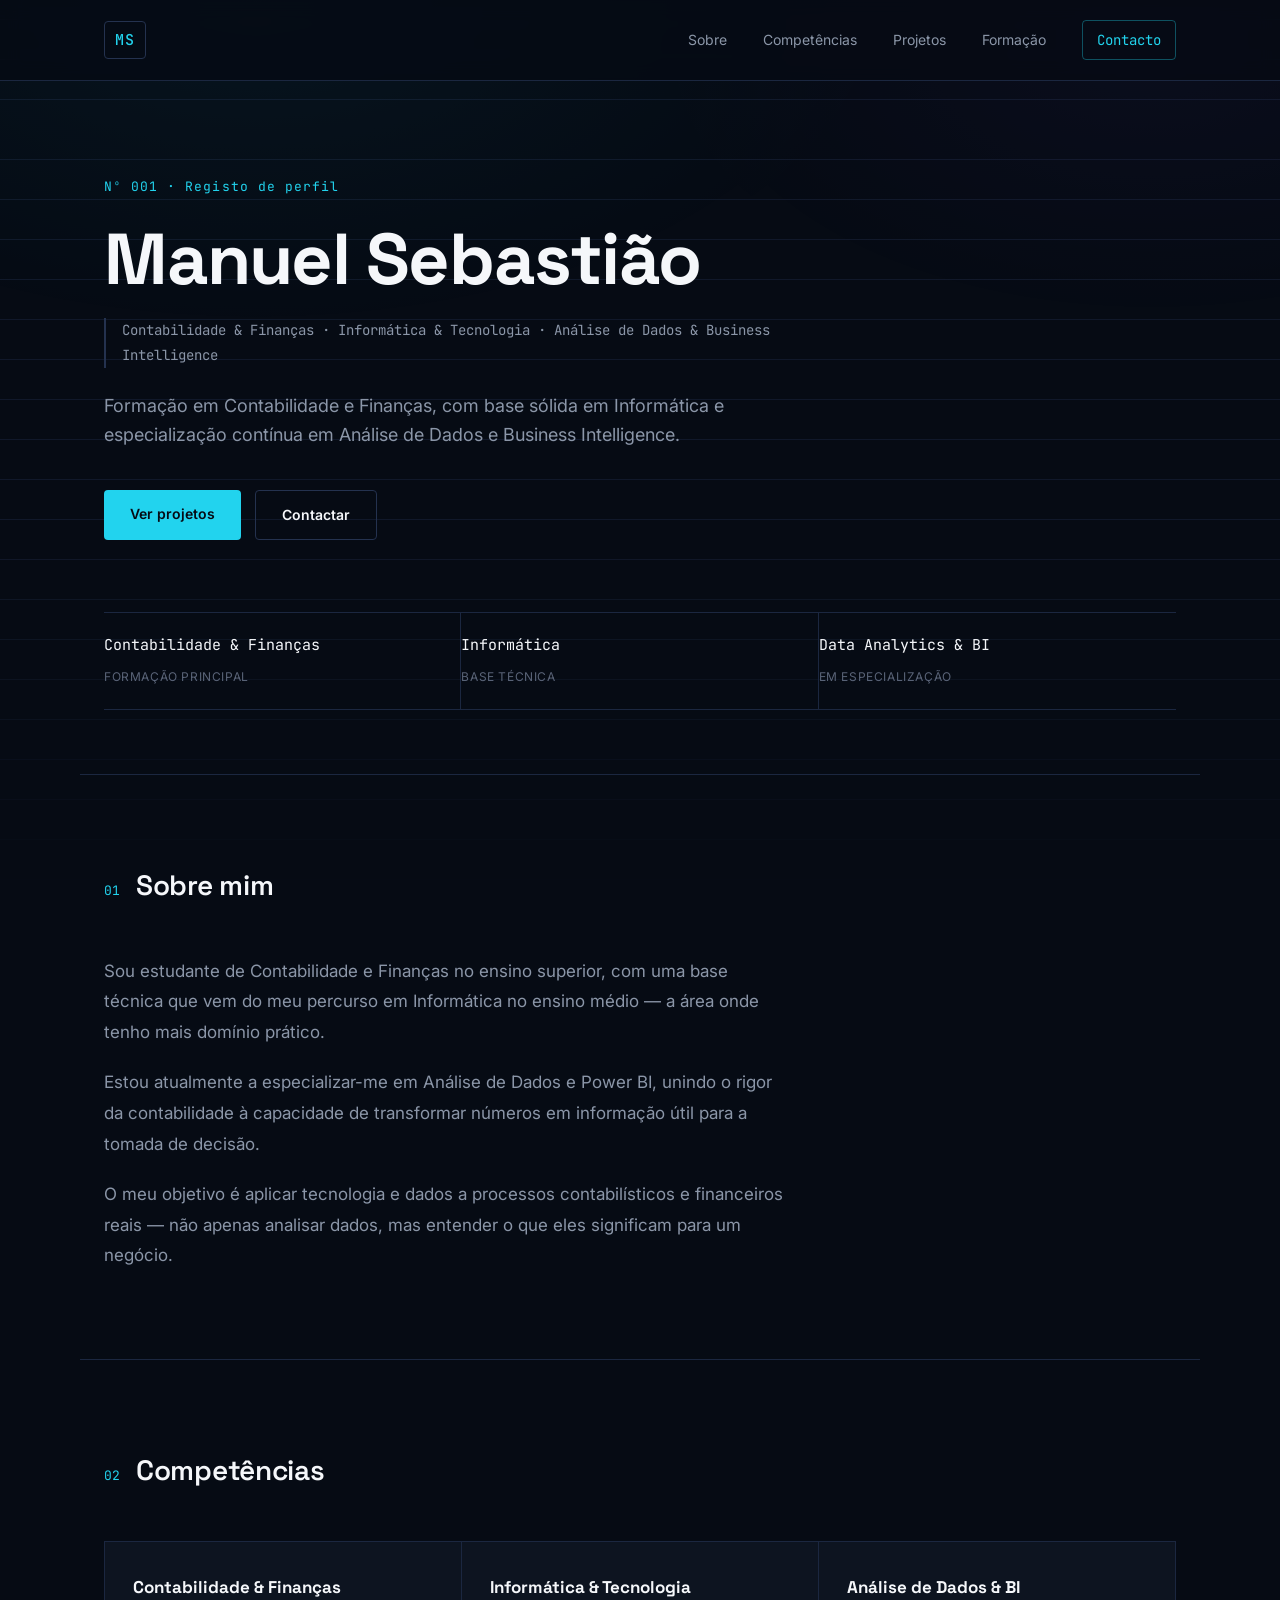
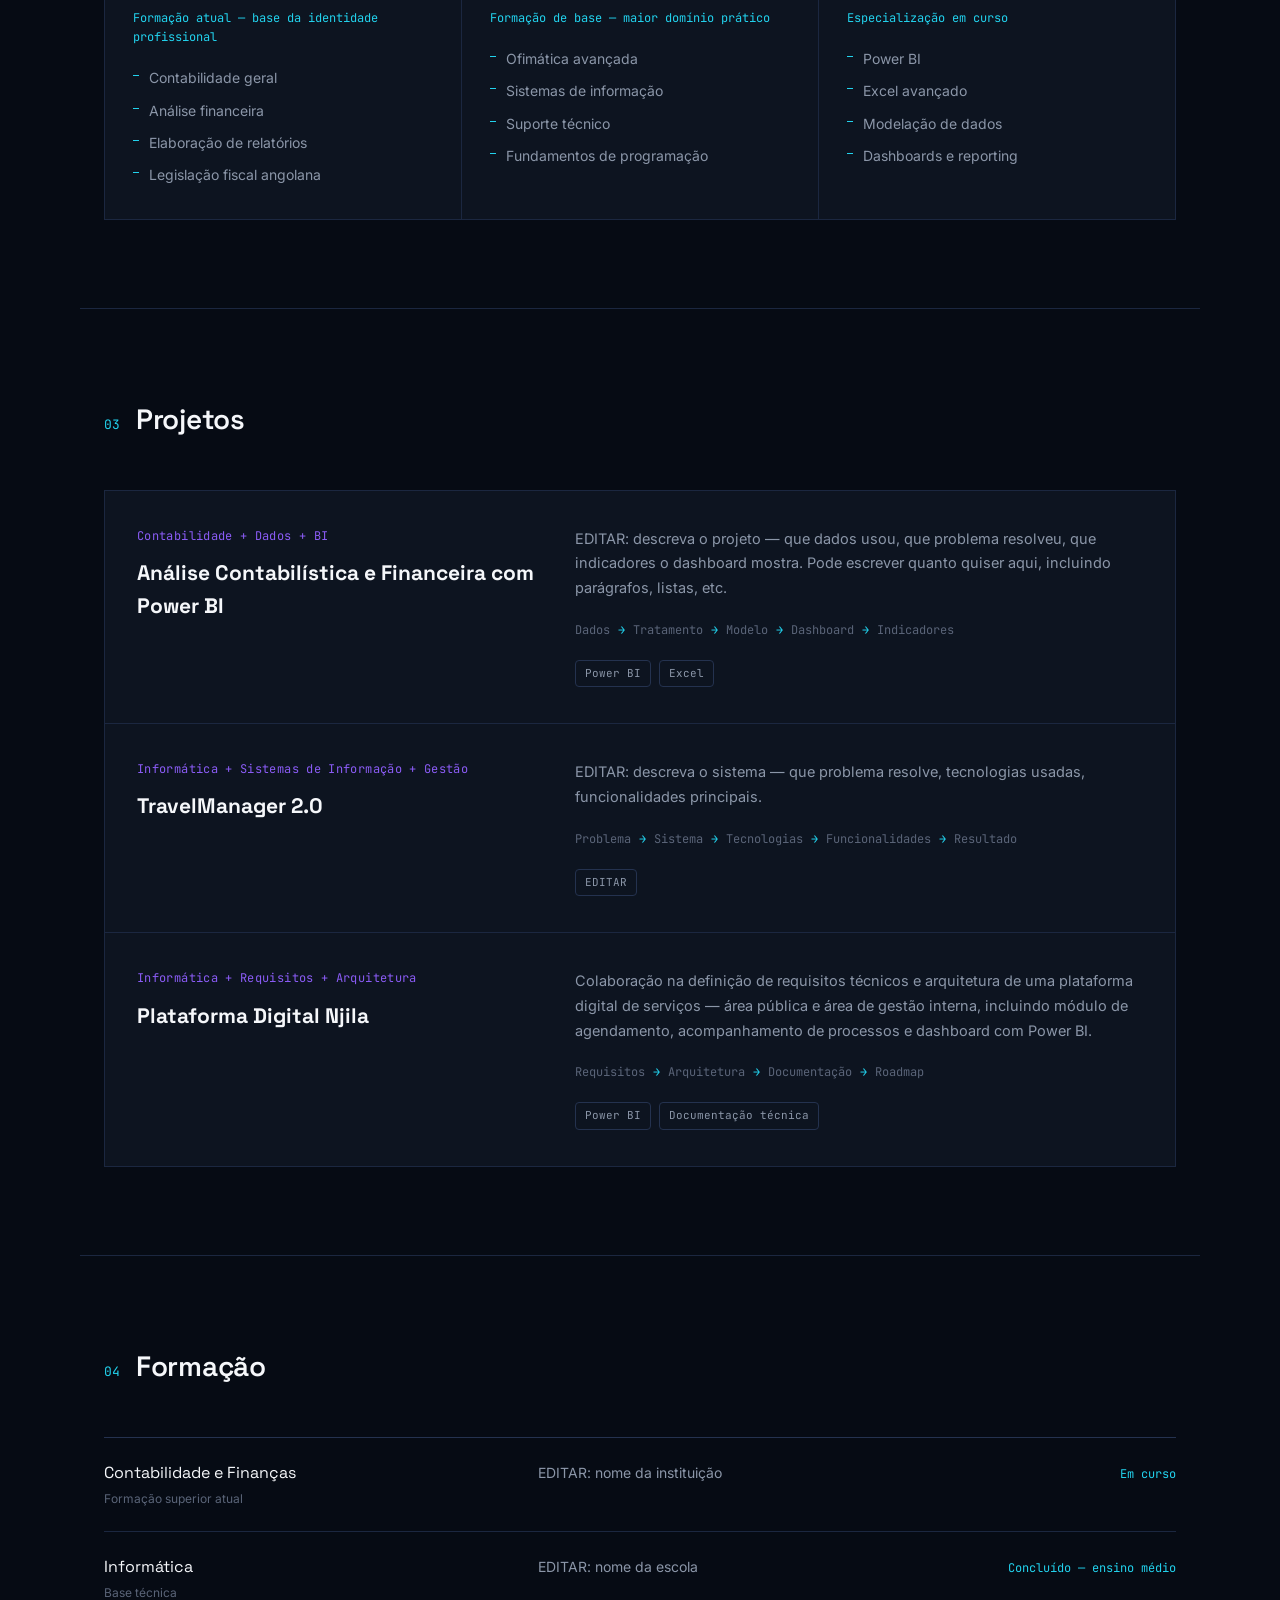
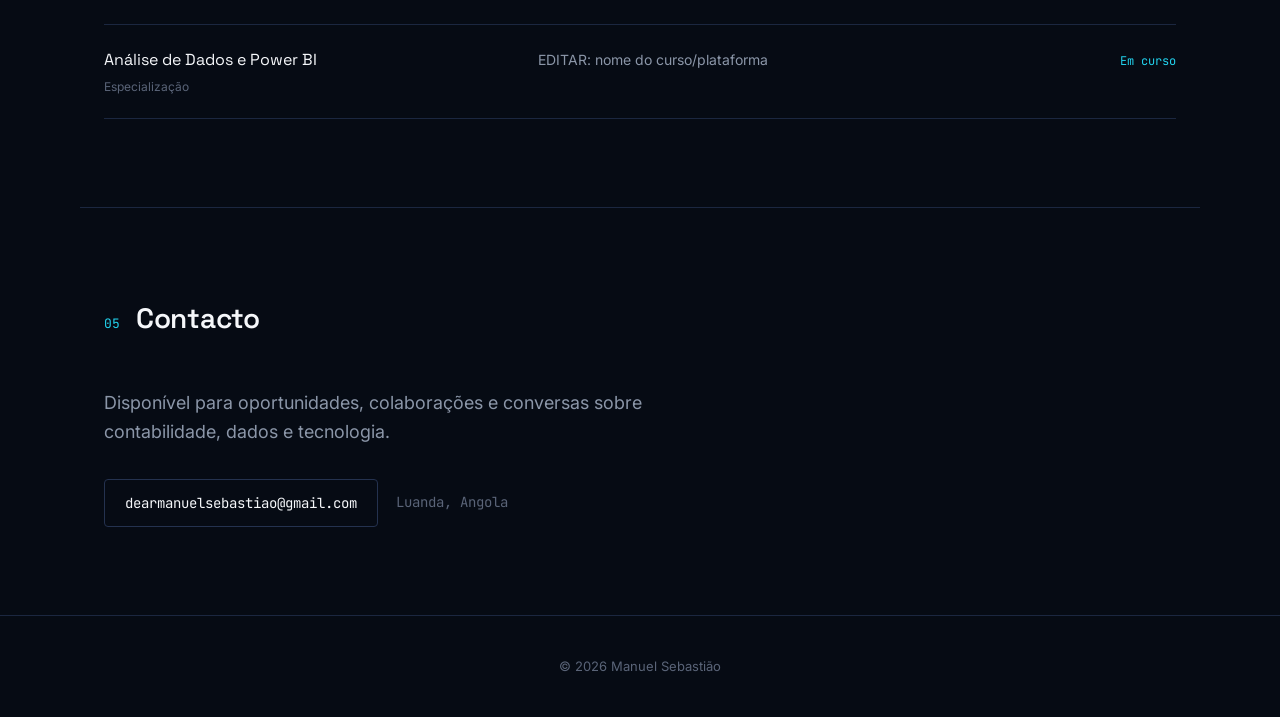
==== index.html @ 4ad0b11a "Site inicial — portefólio com painel de administração" ====
<!DOCTYPE html>
<html lang="pt">
<head>
<meta charset="UTF-8">
<meta name="viewport" content="width=device-width, initial-scale=1.0">
<title>Manuel Sebastião — Contabilidade, Tecnologia & Dados</title>
<meta name="description" content="Portefólio de Manuel Sebastião — Contabilidade & Finanças, Informática e Análise de Dados & Business Intelligence.">
<link rel="preconnect" href="https://fonts.googleapis.com">
<link rel="preconnect" href="https://fonts.gstatic.com" crossorigin>
<link href="https://fonts.googleapis.com/css2?family=Space+Grotesk:wght@400;500;600;700&family=Inter:wght@400;500;600&family=JetBrains+Mono:wght@400;500&display=swap" rel="stylesheet">
<link rel="stylesheet" href="styles.css">
</head>
<body>

<div class="ledger-bg" aria-hidden="true"></div>

<header class="nav" id="top">
  <div class="nav-inner">
    <a href="#top" class="nav-mark" id="nav-name">MS</a>
    <button class="nav-toggle" id="navToggle" aria-label="Abrir menu" aria-expanded="false">
      <span></span><span></span><span></span>
    </button>
    <nav class="nav-links" id="navLinks">
      <a href="#sobre">Sobre</a>
      <a href="#competencias">Competências</a>
      <a href="#projetos">Projetos</a>
      <a href="#formacao">Formação</a>
      <a href="#contacto" class="nav-cta">Contacto</a>
    </nav>
  </div>
</header>

<main>

  <section class="hero" id="hero">
    <div class="hero-inner">
      <p class="eyebrow">Nº 001 · Registo de perfil</p>
      <h1 class="hero-name" id="heroName">—</h1>
      <p class="hero-tagline" id="heroTagline">—</p>
      <p class="hero-statement" id="heroStatement">—</p>
      <div class="hero-actions">
        <a href="#projetos" class="btn btn-primary">Ver projetos</a>
        <a href="#contacto" class="btn btn-ghost">Contactar</a>
      </div>
    </div>
    <dl class="hero-stats" id="heroStats"></dl>
  </section>

  <section class="section" id="sobre">
    <div class="section-head">
      <span class="section-index">01</span>
      <h2>Sobre mim</h2>
    </div>
    <div class="about-body" id="aboutBody"></div>
  </section>

  <section class="section" id="competencias">
    <div class="section-head">
      <span class="section-index">02</span>
      <h2>Competências</h2>
    </div>
    <div class="skills-grid" id="skillsGrid"></div>
  </section>

  <section class="section" id="projetos">
    <div class="section-head">
      <span class="section-index">03</span>
      <h2>Projetos</h2>
    </div>
    <div class="projects-list" id="projectsList"></div>
  </section>

  <section class="section" id="formacao">
    <div class="section-head">
      <span class="section-index">04</span>
      <h2>Formação</h2>
    </div>
    <div class="education-ledger" id="educationLedger"></div>
  </section>

  <section class="section section-contact" id="contacto">
    <div class="section-head">
      <span class="section-index">05</span>
      <h2>Contacto</h2>
    </div>
    <div class="contact-body">
      <p class="contact-lead">Disponível para oportunidades, colaborações e conversas sobre contabilidade, dados e tecnologia.</p>
      <div class="contact-links" id="contactLinks"></div>
    </div>
  </section>

</main>

<footer class="footer">
  <p>© <span id="year"></span> <span id="footerName">Manuel Sebastião</span></p>
</footer>

<script src="script.js"></script>
</body>
</html>
---- styles.css ----
/* ============================================
   TOKENS
   ============================================ */
:root {
  --bg-base: #060B14;
  --bg-surface: #0D1420;
  --bg-surface-alt: #111A2B;
  --accent-cyan: #22D3EE;
  --accent-violet: #8B5CF6;
  --text-primary: #F5F7FA;
  --text-secondary: #8B96A8;
  --text-muted: #5A6478;
  --line: #1B2740;
  --line-strong: #24324F;

  --font-display: 'Space Grotesk', sans-serif;
  --font-body: 'Inter', sans-serif;
  --font-mono: 'JetBrains Mono', monospace;

  --max-width: 1120px;
  --radius: 4px;
}

* { box-sizing: border-box; margin: 0; padding: 0; }

html { scroll-behavior: smooth; }

@media (prefers-reduced-motion: reduce) {
  html { scroll-behavior: auto; }
  * { animation-duration: 0.01ms !important; animation-iteration-count: 1 !important; transition-duration: 0.01ms !important; }
}

body {
  background: var(--bg-base);
  color: var(--text-primary);
  font-family: var(--font-body);
  font-size: 16px;
  line-height: 1.6;
  -webkit-font-smoothing: antialiased;
}

a { color: inherit; text-decoration: none; }

:focus-visible {
  outline: 2px solid var(--accent-cyan);
  outline-offset: 3px;
}

/* ============================================
   SIGNATURE ELEMENT — LEDGER LINES
   Fundo com linhas horizontais finas, como uma
   folha de contabilidade / livro-razão digital.
   ============================================ */
.ledger-bg {
  position: fixed;
  inset: 0;
  z-index: -1;
  background-image: repeating-linear-gradient(
    to bottom,
    transparent,
    transparent 39px,
    var(--line) 39px,
    var(--line) 40px
  );
  background-position: 0 120px;
  mask-image: linear-gradient(to bottom, black, black 60%, transparent 100%);
  -webkit-mask-image: linear-gradient(to bottom, black, black 60%, transparent 100%);
  opacity: 0.5;
}

.ledger-bg::before {
  content: "";
  position: absolute;
  top: 0; left: 0; right: 0;
  height: 480px;
  background: radial-gradient(ellipse 900px 480px at 20% 0%, rgba(34, 211, 238, 0.10), transparent 70%),
              radial-gradient(ellipse 700px 400px at 90% 10%, rgba(139, 92, 246, 0.08), transparent 70%);
}

/* ============================================
   NAV
   ============================================ */
.nav {
  position: sticky;
  top: 0;
  z-index: 50;
  background: rgba(6, 11, 20, 0.85);
  backdrop-filter: blur(10px);
  border-bottom: 1px solid var(--line);
}

.nav-inner {
  max-width: var(--max-width);
  margin: 0 auto;
  padding: 20px 24px;
  display: flex;
  align-items: center;
  justify-content: space-between;
}

.nav-mark {
  font-family: var(--font-mono);
  font-weight: 500;
  font-size: 15px;
  letter-spacing: 0.05em;
  color: var(--accent-cyan);
  border: 1px solid var(--line-strong);
  border-radius: var(--radius);
  padding: 6px 10px;
}

.nav-links {
  display: flex;
  align-items: center;
  gap: 36px;
}

.nav-links a {
  font-size: 14px;
  color: var(--text-secondary);
  transition: color 0.15s ease;
}

.nav-links a:hover { color: var(--text-primary); }

.nav-cta {
  color: var(--accent-cyan) !important;
  font-family: var(--font-mono);
  font-size: 13px;
  border: 1px solid rgba(34, 211, 238, 0.35);
  border-radius: var(--radius);
  padding: 8px 14px;
}

.nav-cta:hover { background: rgba(34, 211, 238, 0.08); }

.nav-toggle {
  display: none;
  flex-direction: column;
  gap: 5px;
  background: none;
  border: none;
  cursor: pointer;
  padding: 6px;
}

.nav-toggle span {
  width: 22px;
  height: 2px;
  background: var(--text-primary);
  display: block;
}

/* ============================================
   HERO
   ============================================ */
.hero {
  max-width: var(--max-width);
  margin: 0 auto;
  padding: 96px 24px 64px;
}

.hero-inner { max-width: 760px; }

.eyebrow {
  font-family: var(--font-mono);
  font-size: 13px;
  color: var(--accent-cyan);
  letter-spacing: 0.08em;
  margin-bottom: 24px;
}

.hero-name {
  font-family: var(--font-display);
  font-weight: 700;
  font-size: clamp(2.5rem, 6vw, 4.5rem);
  line-height: 1.05;
  letter-spacing: -0.02em;
  margin-bottom: 20px;
}

.hero-tagline {
  font-family: var(--font-mono);
  font-size: 14px;
  color: var(--text-secondary);
  line-height: 1.8;
  margin-bottom: 24px;
  border-left: 2px solid var(--line-strong);
  padding-left: 16px;
}

.hero-statement {
  font-size: 18px;
  color: var(--text-secondary);
  max-width: 620px;
  margin-bottom: 40px;
}

.hero-actions {
  display: flex;
  gap: 14px;
  flex-wrap: wrap;
}

.btn {
  font-family: var(--font-body);
  font-weight: 600;
  font-size: 14px;
  padding: 13px 26px;
  border-radius: var(--radius);
  transition: all 0.15s ease;
  display: inline-block;
}

.btn-primary {
  background: var(--accent-cyan);
  color: var(--bg-base);
}

.btn-primary:hover { background: #4de0f5; }

.btn-ghost {
  border: 1px solid var(--line-strong);
  color: var(--text-primary);
}

.btn-ghost:hover { border-color: var(--accent-cyan); color: var(--accent-cyan); }

.hero-stats {
  margin-top: 72px;
  display: grid;
  grid-template-columns: repeat(3, 1fr);
  border-top: 1px solid var(--line);
  border-bottom: 1px solid var(--line);
}

.hero-stats div {
  padding: 20px 4px 20px 0;
  border-right: 1px solid var(--line);
}

.hero-stats div:last-child { border-right: none; }

.stat-value {
  font-family: var(--font-mono);
  font-size: 15px;
  color: var(--text-primary);
  display: block;
  margin-bottom: 6px;
}

.stat-label {
  font-size: 12px;
  color: var(--text-muted);
  text-transform: uppercase;
  letter-spacing: 0.05em;
}

/* ============================================
   SECTIONS (shared)
   ============================================ */
.section {
  max-width: var(--max-width);
  margin: 0 auto;
  padding: 88px 24px;
  border-top: 1px solid var(--line);
}

.section-head {
  display: flex;
  align-items: baseline;
  gap: 16px;
  margin-bottom: 48px;
}

.section-index {
  font-family: var(--font-mono);
  font-size: 13px;
  color: var(--accent-cyan);
}

.section-head h2 {
  font-family: var(--font-display);
  font-weight: 600;
  font-size: 28px;
  letter-spacing: -0.01em;
}

/* ============================================
   ABOUT
   ============================================ */
.about-body {
  max-width: 680px;
  display: flex;
  flex-direction: column;
  gap: 20px;
}

.about-body p {
  font-size: 17px;
  color: var(--text-secondary);
  line-height: 1.8;
}

/* ============================================
   SKILLS
   ============================================ */
.skills-grid {
  display: grid;
  grid-template-columns: repeat(3, 1fr);
  gap: 1px;
  background: var(--line);
  border: 1px solid var(--line);
}

.skill-card {
  background: var(--bg-surface);
  padding: 32px 28px;
}

.skill-card h3 {
  font-family: var(--font-display);
  font-size: 17px;
  margin-bottom: 8px;
}

.skill-note {
  font-family: var(--font-mono);
  font-size: 12px;
  color: var(--accent-cyan);
  margin-bottom: 20px;
  display: block;
}

.skill-card ul { list-style: none; display: flex; flex-direction: column; gap: 10px; }

.skill-card li {
  font-size: 14px;
  color: var(--text-secondary);
  padding-left: 16px;
  position: relative;
}

.skill-card li::before {
  content: "";
  position: absolute;
  left: 0;
  top: 8px;
  width: 6px;
  height: 1px;
  background: var(--accent-cyan);
}

/* ============================================
   PROJECTS
   ============================================ */
.projects-list {
  display: flex;
  flex-direction: column;
  gap: 1px;
  background: var(--line);
  border: 1px solid var(--line);
}

.project-card {
  background: var(--bg-surface);
  padding: 36px 32px;
  display: grid;
  grid-template-columns: 1fr 1.4fr;
  gap: 32px;
}

.project-tag {
  font-family: var(--font-mono);
  font-size: 12px;
  color: var(--accent-violet);
  letter-spacing: 0.03em;
  margin-bottom: 10px;
  display: block;
}

.project-card h3 {
  font-family: var(--font-display);
  font-size: 21px;
  margin-bottom: 12px;
}

.project-desc {
  font-size: 14.5px;
  color: var(--text-secondary);
  margin-bottom: 20px;
  line-height: 1.7;
}

.project-flow {
  display: flex;
  flex-wrap: wrap;
  align-items: center;
  gap: 8px;
  margin-bottom: 20px;
  font-family: var(--font-mono);
  font-size: 12px;
  color: var(--text-muted);
}

.project-flow .arrow { color: var(--accent-cyan); }

.project-tools {
  display: flex;
  flex-wrap: wrap;
  gap: 8px;
}

.project-tools span {
  font-family: var(--font-mono);
  font-size: 11px;
  color: var(--text-secondary);
  border: 1px solid var(--line-strong);
  border-radius: var(--radius);
  padding: 4px 9px;
}

.project-media {
  margin-top: 18px;
  border: 1px solid var(--line-strong);
  border-radius: var(--radius);
  overflow: hidden;
  background: var(--bg-surface-alt);
  aspect-ratio: 16 / 10;
}

.project-media img,
.project-media video {
  width: 100%;
  height: 100%;
  object-fit: cover;
  display: block;
}

.project-media iframe {
  width: 100%;
  height: 100%;
  border: none;
  display: block;
}

.project-desc p { margin-bottom: 14px; }
.project-desc p:last-child { margin-bottom: 0; }
.project-desc ul { list-style: disc; padding-left: 20px; margin-bottom: 14px; }
.project-desc li { margin-bottom: 6px; }
.project-desc strong { color: var(--text-primary); font-weight: 600; }

/* ============================================
   EDUCATION — LEDGER TABLE
   ============================================ */
.education-ledger { border-top: 1px solid var(--line-strong); }

.ledger-row {
  display: grid;
  grid-template-columns: 2fr 2fr 1fr;
  gap: 24px;
  padding: 22px 0;
  border-bottom: 1px solid var(--line);
  align-items: baseline;
}

.ledger-row .degree {
  font-family: var(--font-display);
  font-size: 16px;
}

.ledger-row .institution {
  font-size: 14px;
  color: var(--text-secondary);
}

.ledger-row .period {
  font-family: var(--font-mono);
  font-size: 12px;
  color: var(--accent-cyan);
  text-align: right;
}

.ledger-row .note {
  display: block;
  font-size: 12px;
  color: var(--text-muted);
  margin-top: 4px;
}

/* ============================================
   CONTACT
   ============================================ */
.contact-lead {
  font-size: 18px;
  color: var(--text-secondary);
  max-width: 560px;
  margin-bottom: 32px;
}

.contact-links {
  display: flex;
  flex-wrap: wrap;
  gap: 14px;
}

.contact-links a {
  font-family: var(--font-mono);
  font-size: 14px;
  border: 1px solid var(--line-strong);
  border-radius: var(--radius);
  padding: 12px 20px;
  transition: all 0.15s ease;
}

.contact-links a:hover { border-color: var(--accent-cyan); color: var(--accent-cyan); }

/* ============================================
   FOOTER
   ============================================ */
.footer {
  text-align: center;
  padding: 40px 24px;
  border-top: 1px solid var(--line);
  font-size: 13px;
  color: var(--text-muted);
}

/* ============================================
   RESPONSIVE
   ============================================ */
@media (max-width: 860px) {
  .skills-grid { grid-template-columns: 1fr; }
  .project-card { grid-template-columns: 1fr; }
  .hero-stats { grid-template-columns: 1fr; }
  .hero-stats div { border-right: none; border-bottom: 1px solid var(--line); }
  .hero-stats div:last-child { border-bottom: none; }
}

@media (max-width: 720px) {
  .nav-toggle { display: flex; }
  .nav-links {
    position: absolute;
    top: 100%; left: 0; right: 0;
    background: var(--bg-surface);
    border-bottom: 1px solid var(--line);
    flex-direction: column;
    align-items: flex-start;
    gap: 0;
    padding: 8px 24px 20px;
    display: none;
  }
  .nav-links.open { display: flex; }
  .nav-links a { width: 100%; padding: 14px 0; border-bottom: 1px solid var(--line); }
  .nav-cta { margin-top: 8px; text-align: center; }
  .ledger-row { grid-template-columns: 1fr; gap: 4px; }
  .ledger-row .period { text-align: left; }
}
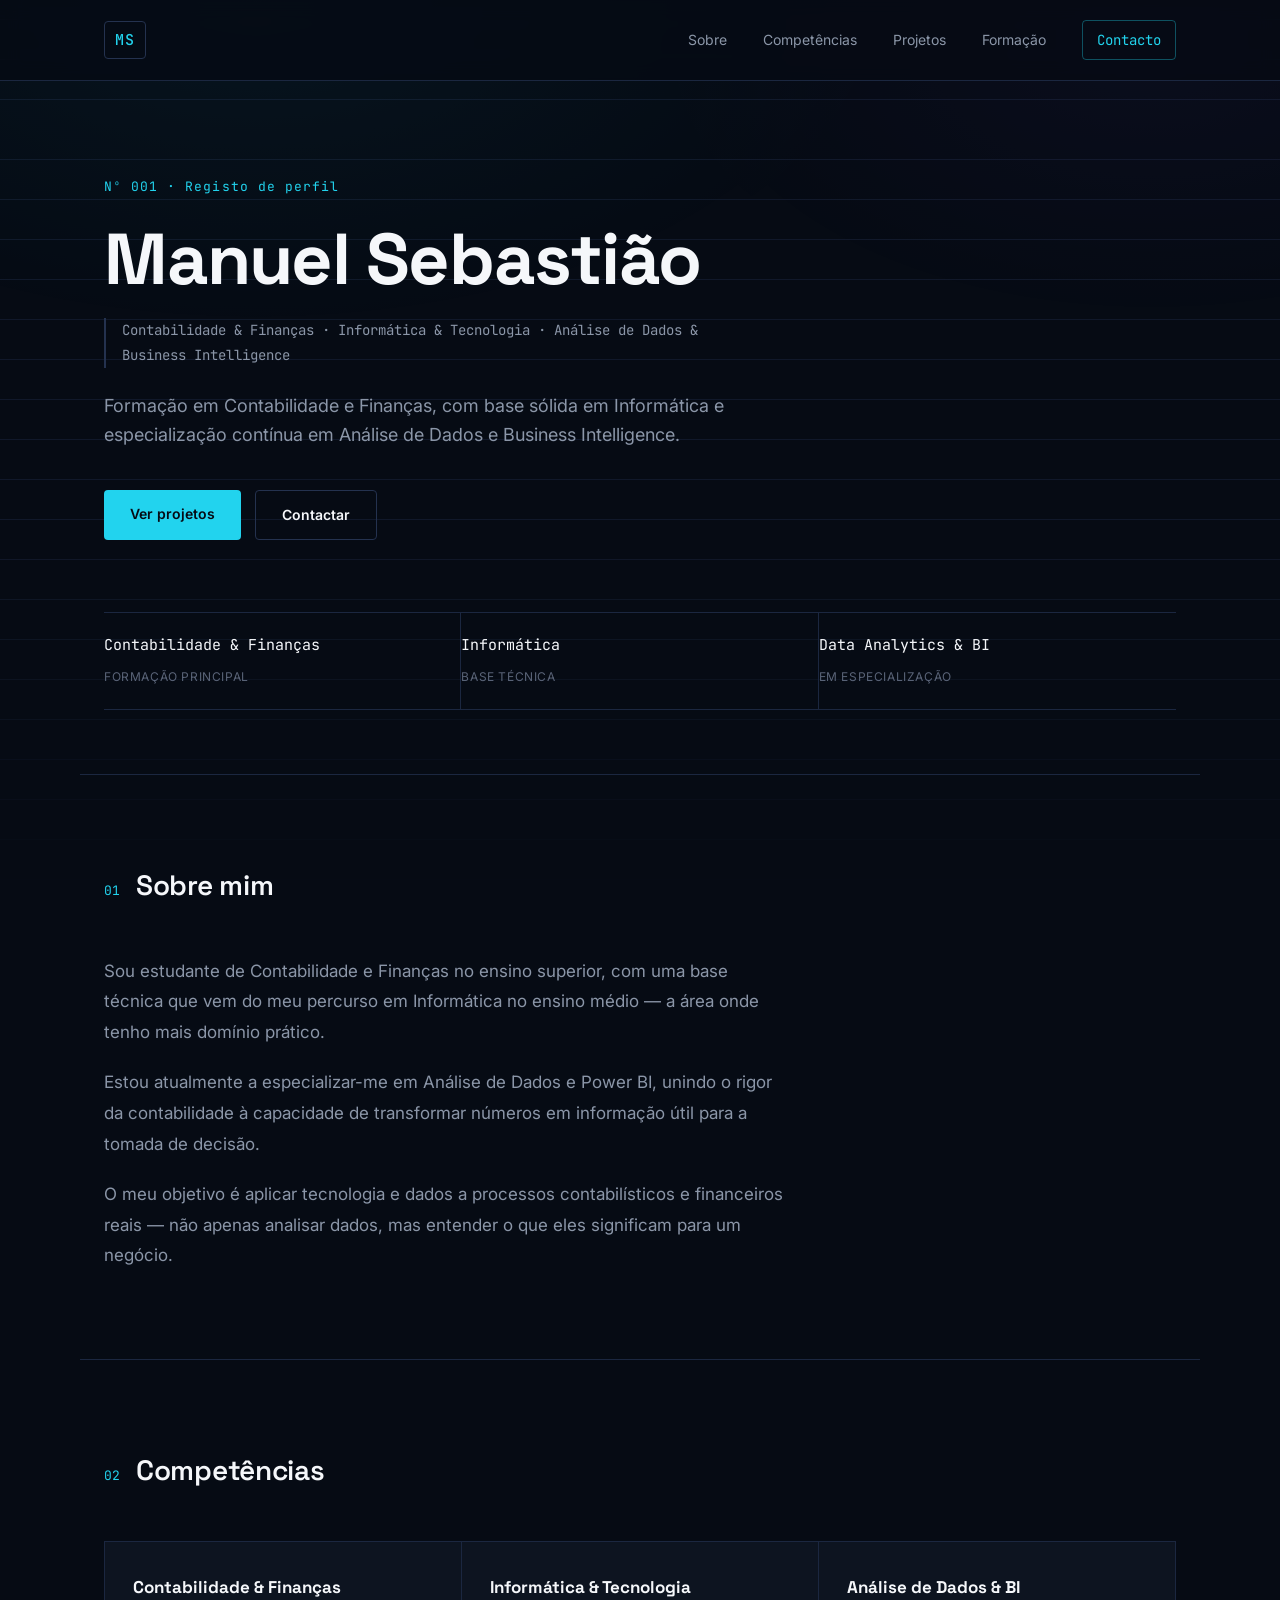
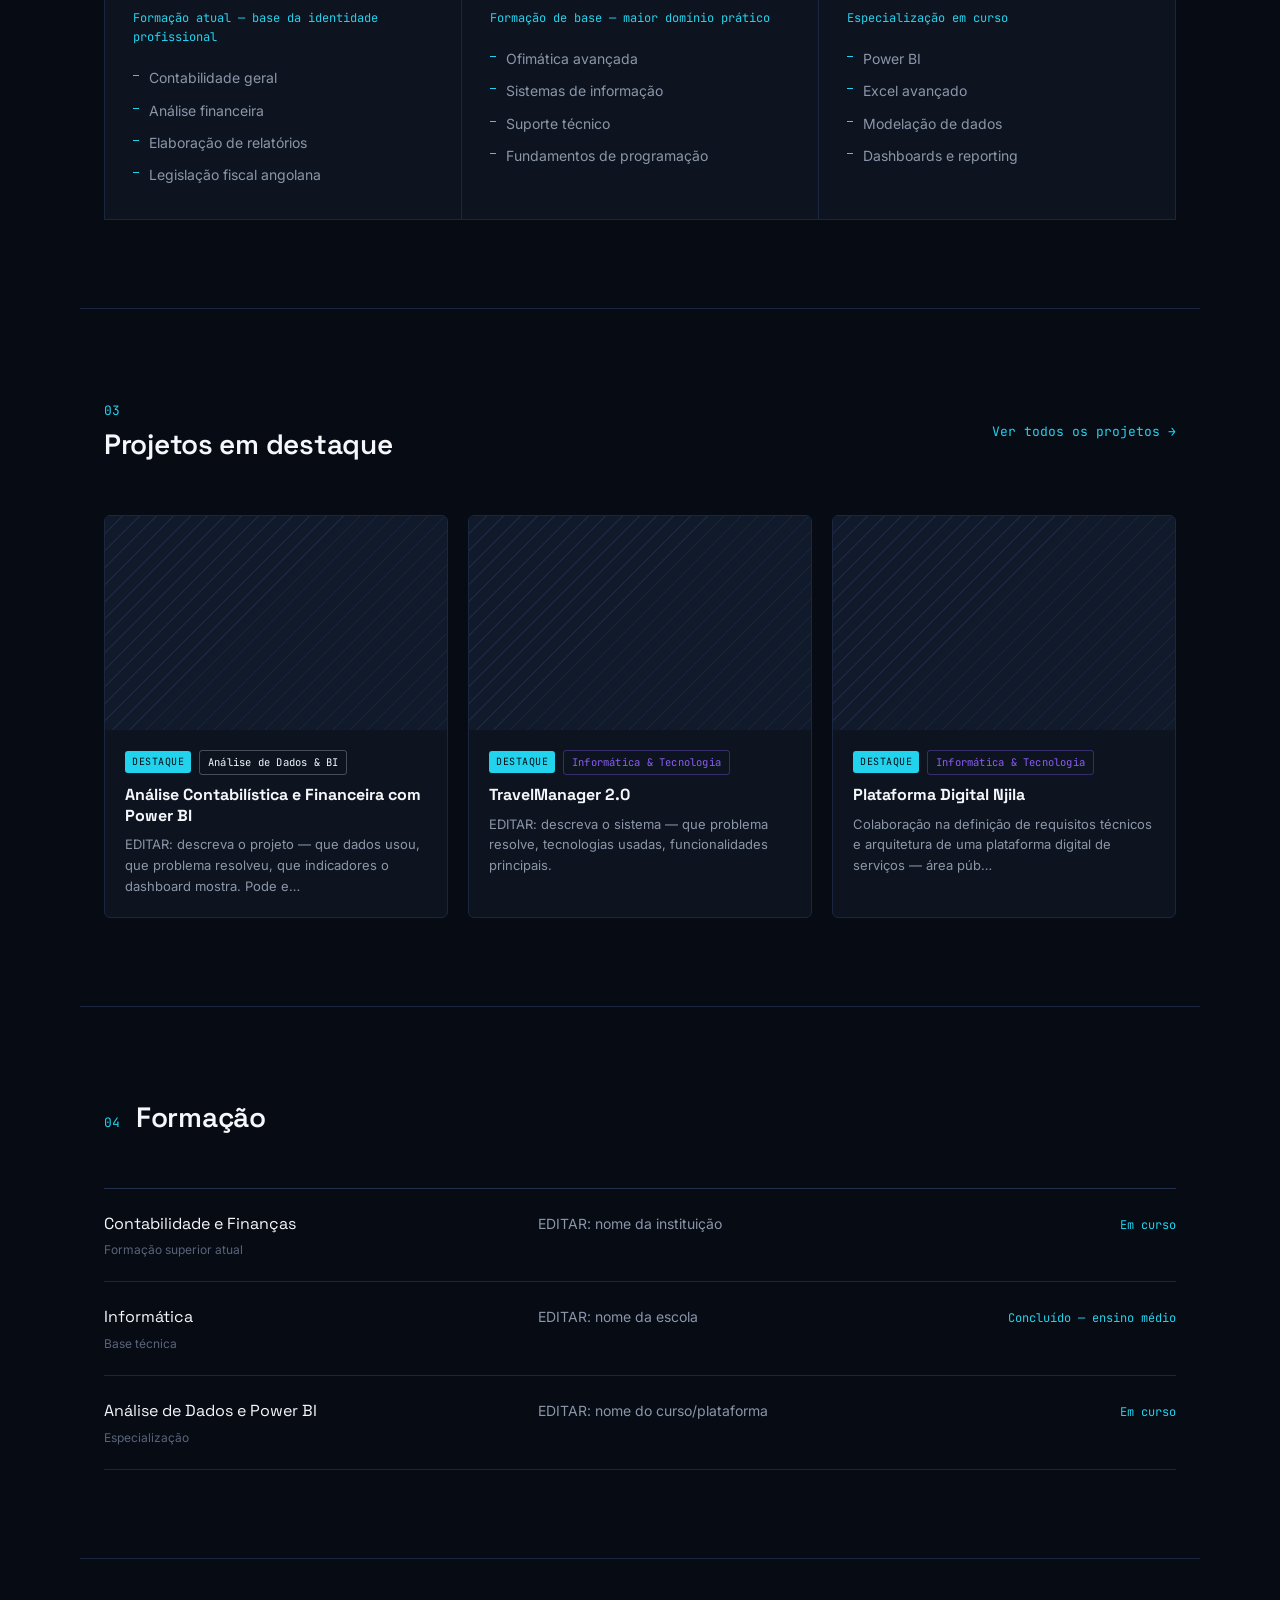
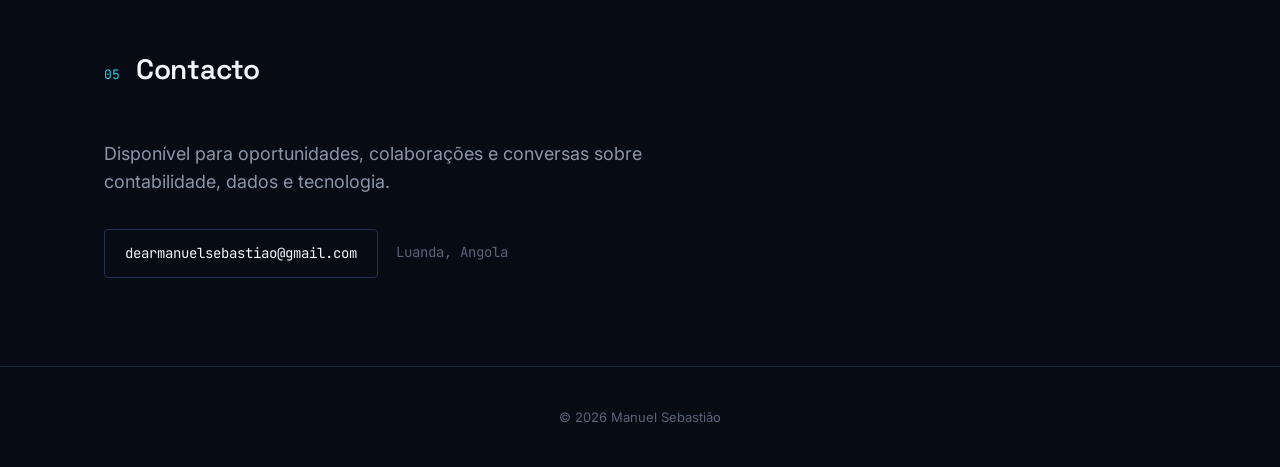
==== commit 55a32e5d: "Redesign: Home resumida com foto e destaques, página Projetos por categoria (Contabilidade/Informáti" ====
--- a/index.html
+++ b/index.html
@@ -23,7 +23,7 @@
     <nav class="nav-links" id="navLinks">
       <a href="#sobre">Sobre</a>
       <a href="#competencias">Competências</a>
-      <a href="#projetos">Projetos</a>
+      <a href="projetos.html">Projetos</a>
       <a href="#formacao">Formação</a>
       <a href="#contacto" class="nav-cta">Contacto</a>
     </nav>
@@ -33,15 +33,18 @@
 <main>
 
   <section class="hero" id="hero">
-    <div class="hero-inner">
-      <p class="eyebrow">Nº 001 · Registo de perfil</p>
-      <h1 class="hero-name" id="heroName">—</h1>
-      <p class="hero-tagline" id="heroTagline">—</p>
-      <p class="hero-statement" id="heroStatement">—</p>
-      <div class="hero-actions">
-        <a href="#projetos" class="btn btn-primary">Ver projetos</a>
-        <a href="#contacto" class="btn btn-ghost">Contactar</a>
+    <div class="hero-grid">
+      <div class="hero-inner">
+        <p class="eyebrow">Nº 001 · Registo de perfil</p>
+        <h1 class="hero-name" id="heroName">—</h1>
+        <p class="hero-tagline" id="heroTagline">—</p>
+        <p class="hero-statement" id="heroStatement">—</p>
+        <div class="hero-actions">
+          <a href="projetos.html" class="btn btn-primary">Ver projetos</a>
+          <a href="#contacto" class="btn btn-ghost">Contactar</a>
+        </div>
       </div>
+      <div class="hero-photo-wrap" id="heroPhotoWrap"></div>
     </div>
     <dl class="hero-stats" id="heroStats"></dl>
   </section>
@@ -62,12 +65,15 @@
     <div class="skills-grid" id="skillsGrid"></div>
   </section>
 
-  <section class="section" id="projetos">
-    <div class="section-head">
-      <span class="section-index">03</span>
-      <h2>Projetos</h2>
+  <section class="section" id="projetos-preview">
+    <div class="section-head section-head-split">
+      <div>
+        <span class="section-index">03</span>
+        <h2>Projetos em destaque</h2>
+      </div>
+      <a href="projetos.html" class="link-arrow">Ver todos os projetos →</a>
     </div>
-    <div class="projects-list" id="projectsList"></div>
+    <div class="projects-grid" id="projectsPreviewGrid"></div>
   </section>
 
   <section class="section" id="formacao">
@@ -96,5 +102,6 @@
 </footer>
 
 <script src="script.js"></script>
+<script>document.addEventListener('DOMContentLoaded', () => initHomePage());</script>
 </body>
 </html>
--- a/styles.css
+++ b/styles.css
@@ -122,6 +122,7 @@
 }
 
 .nav-links a:hover { color: var(--text-primary); }
+.nav-links a.active { color: var(--accent-cyan); }
 
 .nav-cta {
   color: var(--accent-cyan) !important;
@@ -160,7 +161,34 @@
   padding: 96px 24px 64px;
 }
 
-.hero-inner { max-width: 760px; }
+.hero-grid {
+  display: grid;
+  grid-template-columns: 1fr auto;
+  gap: 48px;
+  align-items: center;
+}
+
+.hero-inner { max-width: 640px; }
+
+.hero-photo-wrap { display: flex; justify-content: center; }
+
+.hero-photo {
+  width: 220px;
+  height: 220px;
+  border-radius: 50%;
+  padding: 4px;
+  background: conic-gradient(from 180deg, var(--accent-cyan), var(--accent-violet), var(--accent-cyan));
+  box-shadow: 0 0 60px rgba(34, 211, 238, 0.15);
+}
+
+.hero-photo img {
+  width: 100%;
+  height: 100%;
+  object-fit: cover;
+  border-radius: 50%;
+  border: 4px solid var(--bg-base);
+  display: block;
+}
 
 .eyebrow {
   font-family: var(--font-mono);
@@ -273,6 +301,29 @@
   margin-bottom: 48px;
 }
 
+.section-head-split {
+  justify-content: space-between;
+  align-items: center;
+  flex-wrap: wrap;
+  gap: 16px;
+}
+
+.link-arrow {
+  font-family: var(--font-mono);
+  font-size: 13px;
+  color: var(--accent-cyan);
+  white-space: nowrap;
+  transition: opacity 0.15s ease;
+}
+
+.link-arrow:hover { opacity: 0.7; }
+
+.empty-note {
+  color: var(--text-muted);
+  font-size: 14px;
+  font-family: var(--font-mono);
+}
+
 .section-index {
   font-family: var(--font-mono);
   font-size: 13px;
@@ -352,8 +403,155 @@
 }
 
 /* ============================================
-   PROJECTS
-   ============================================ */
+   PROJECTS PREVIEW (Home) — cartões compactos
+   ============================================ */
+.projects-grid {
+  display: grid;
+  grid-template-columns: repeat(3, 1fr);
+  gap: 20px;
+}
+
+.project-card-compact {
+  display: block;
+  background: var(--bg-surface);
+  border: 1px solid var(--line);
+  border-radius: 6px;
+  overflow: hidden;
+  transition: border-color 0.15s ease, transform 0.15s ease;
+}
+
+.project-card-compact:hover {
+  border-color: rgba(34, 211, 238, 0.4);
+  transform: translateY(-2px);
+}
+
+.compact-media {
+  aspect-ratio: 16 / 10;
+  background: var(--bg-surface-alt);
+  overflow: hidden;
+}
+
+.compact-media img { width: 100%; height: 100%; object-fit: cover; display: block; }
+
+.compact-media-empty {
+  background-image: repeating-linear-gradient(
+    135deg, var(--line), var(--line) 1px, transparent 1px, transparent 12px
+  );
+}
+
+.compact-body { padding: 20px; }
+
+.compact-meta {
+  display: flex;
+  align-items: center;
+  gap: 8px;
+  flex-wrap: wrap;
+  margin-bottom: 10px;
+}
+
+.compact-body h3 {
+  font-family: var(--font-display);
+  font-size: 16px;
+  margin-bottom: 8px;
+  line-height: 1.3;
+}
+
+.compact-summary {
+  font-size: 13px;
+  color: var(--text-secondary);
+  line-height: 1.6;
+}
+
+.featured-badge {
+  font-family: var(--font-mono);
+  font-size: 10px;
+  letter-spacing: 0.05em;
+  text-transform: uppercase;
+  color: var(--bg-base);
+  background: var(--accent-cyan);
+  border-radius: 3px;
+  padding: 3px 7px;
+}
+
+.category-pill {
+  font-family: var(--font-mono);
+  font-size: 10.5px;
+  letter-spacing: 0.02em;
+  border-radius: 3px;
+  padding: 3px 8px;
+  border: 1px solid var(--line-strong);
+  color: var(--text-secondary);
+}
+
+.category-pill.cat-contabilidade { border-color: rgba(34, 211, 238, 0.35); color: var(--accent-cyan); }
+.category-pill.cat-informatica { border-color: rgba(139, 92, 246, 0.35); color: var(--accent-violet); }
+.category-pill.cat-dados { border-color: rgba(245, 247, 250, 0.25); color: var(--text-primary); }
+
+/* ============================================
+   PÁGINA PROJETOS — cabeçalho + filtros + grupos
+   ============================================ */
+.page-header {
+  max-width: var(--max-width);
+  margin: 0 auto;
+  padding: 64px 24px 40px;
+}
+
+.back-link {
+  display: inline-block;
+  font-family: var(--font-mono);
+  font-size: 13px;
+  color: var(--text-secondary);
+  margin-bottom: 28px;
+}
+
+.back-link:hover { color: var(--accent-cyan); }
+
+.page-header h1 {
+  font-family: var(--font-display);
+  font-weight: 700;
+  font-size: clamp(2rem, 4.5vw, 3rem);
+  margin: 10px 0 8px;
+}
+
+.page-header-sub {
+  font-family: var(--font-mono);
+  font-size: 13px;
+  color: var(--text-muted);
+  margin-bottom: 28px;
+}
+
+.category-filters {
+  display: flex;
+  flex-wrap: wrap;
+  gap: 10px;
+}
+
+.filter-chip {
+  font-family: var(--font-mono);
+  font-size: 12.5px;
+  color: var(--text-secondary);
+  border: 1px solid var(--line-strong);
+  border-radius: 100px;
+  padding: 8px 16px;
+  transition: all 0.15s ease;
+}
+
+.filter-chip:hover { border-color: var(--accent-cyan); color: var(--accent-cyan); }
+.filter-chip span { color: var(--text-muted); margin-left: 4px; }
+
+.section-top-flush { padding-top: 0; border-top: none; }
+
+.category-block { margin-bottom: 56px; }
+.category-block:last-child { margin-bottom: 0; }
+
+.category-heading {
+  font-family: var(--font-display);
+  font-size: 20px;
+  color: var(--text-primary);
+  margin-bottom: 20px;
+  padding-bottom: 14px;
+  border-bottom: 1px solid var(--line-strong);
+}
 .projects-list {
   display: flex;
   flex-direction: column;
@@ -535,6 +733,12 @@
   .hero-stats { grid-template-columns: 1fr; }
   .hero-stats div { border-right: none; border-bottom: 1px solid var(--line); }
   .hero-stats div:last-child { border-bottom: none; }
+  .hero-grid { grid-template-columns: 1fr; text-align: center; }
+  .hero-inner { max-width: none; }
+  .hero-tagline { text-align: left; }
+  .hero-photo-wrap { order: -1; }
+  .hero-photo { width: 160px; height: 160px; }
+  .projects-grid { grid-template-columns: 1fr; }
 }
 
 @media (max-width: 720px) {
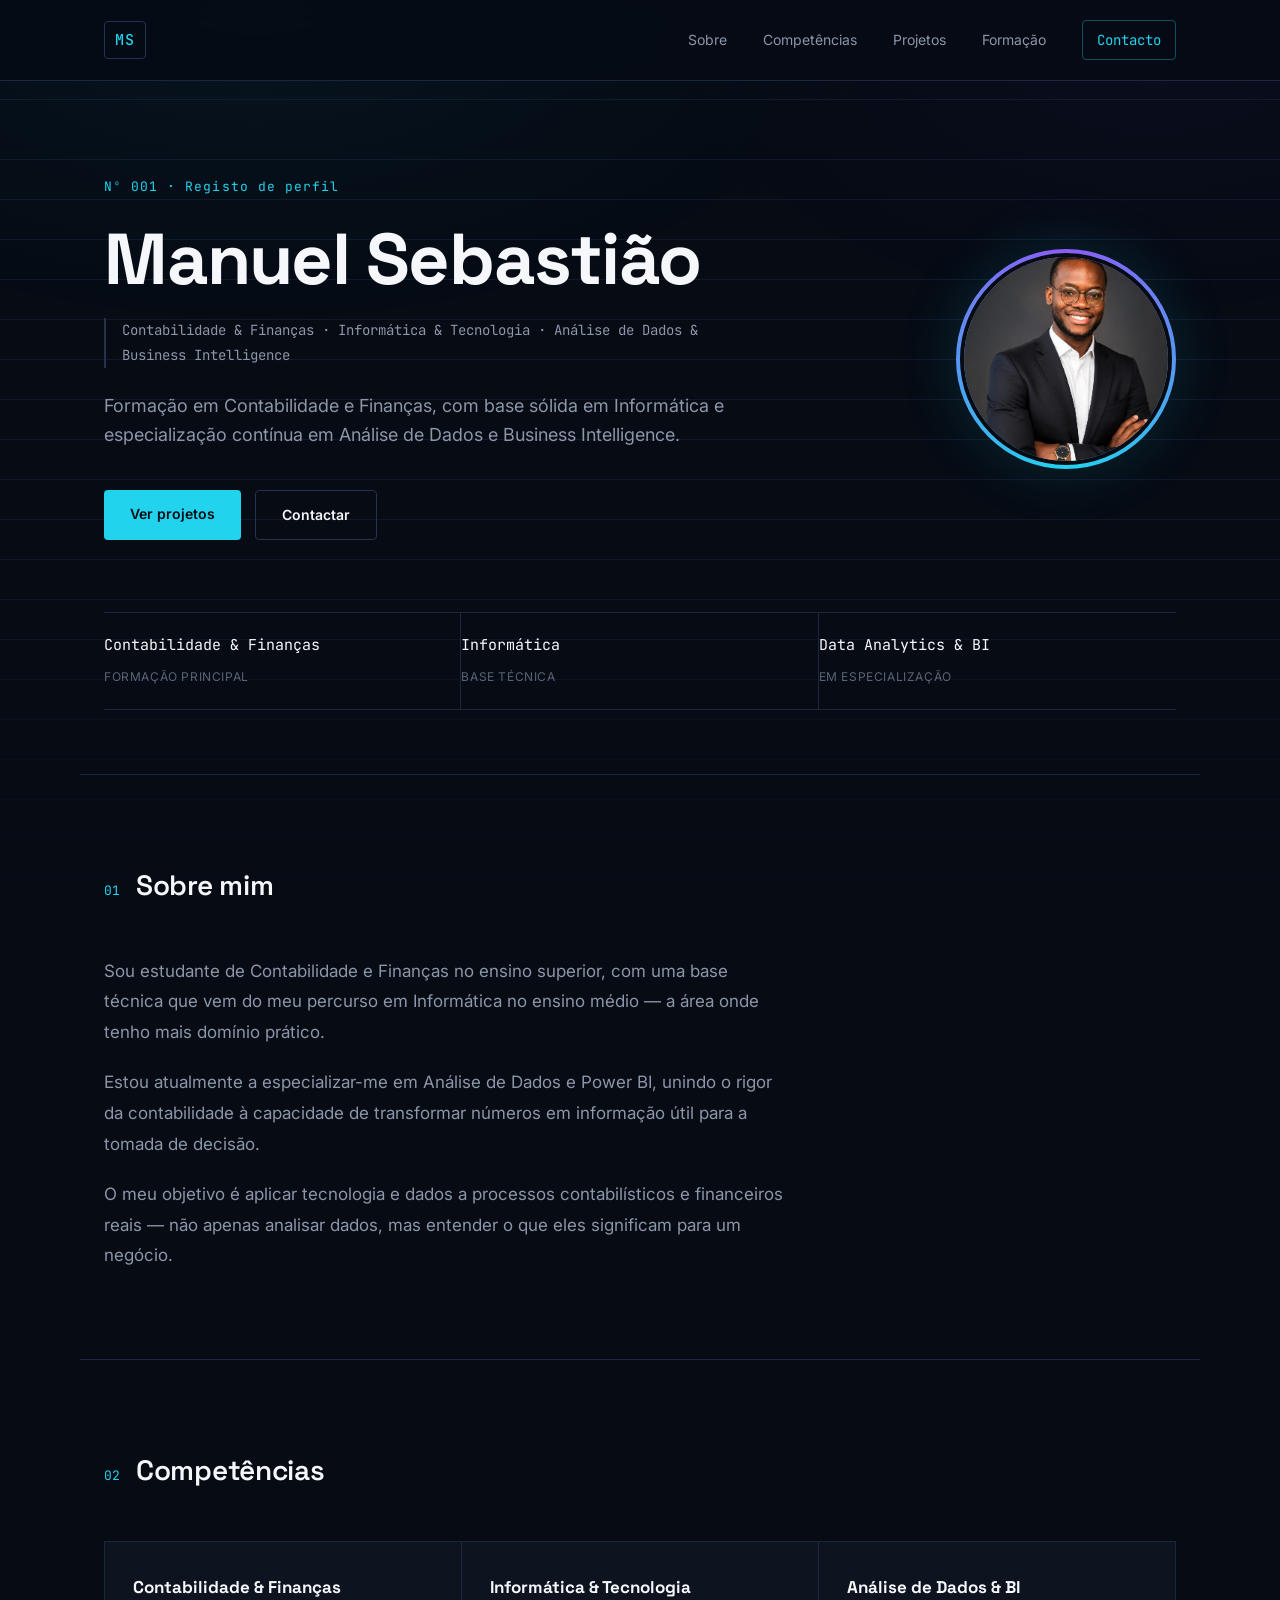
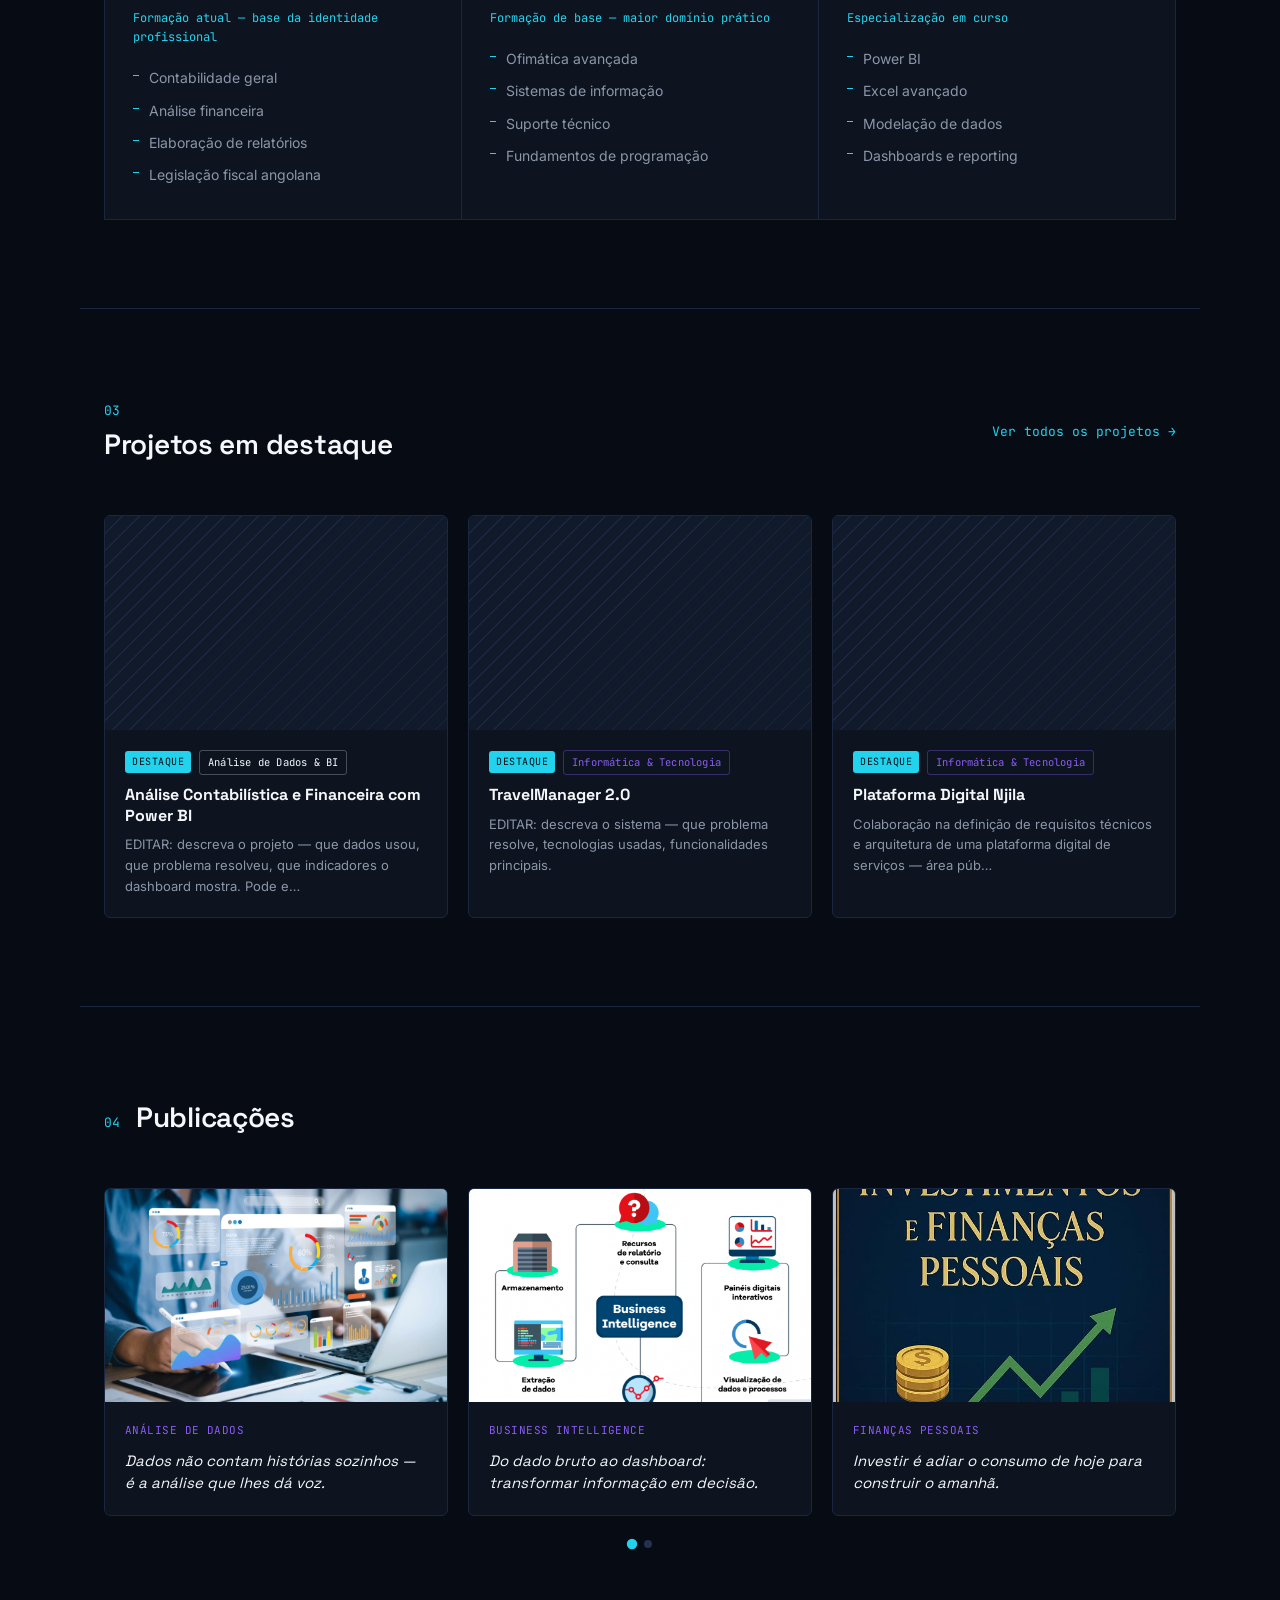
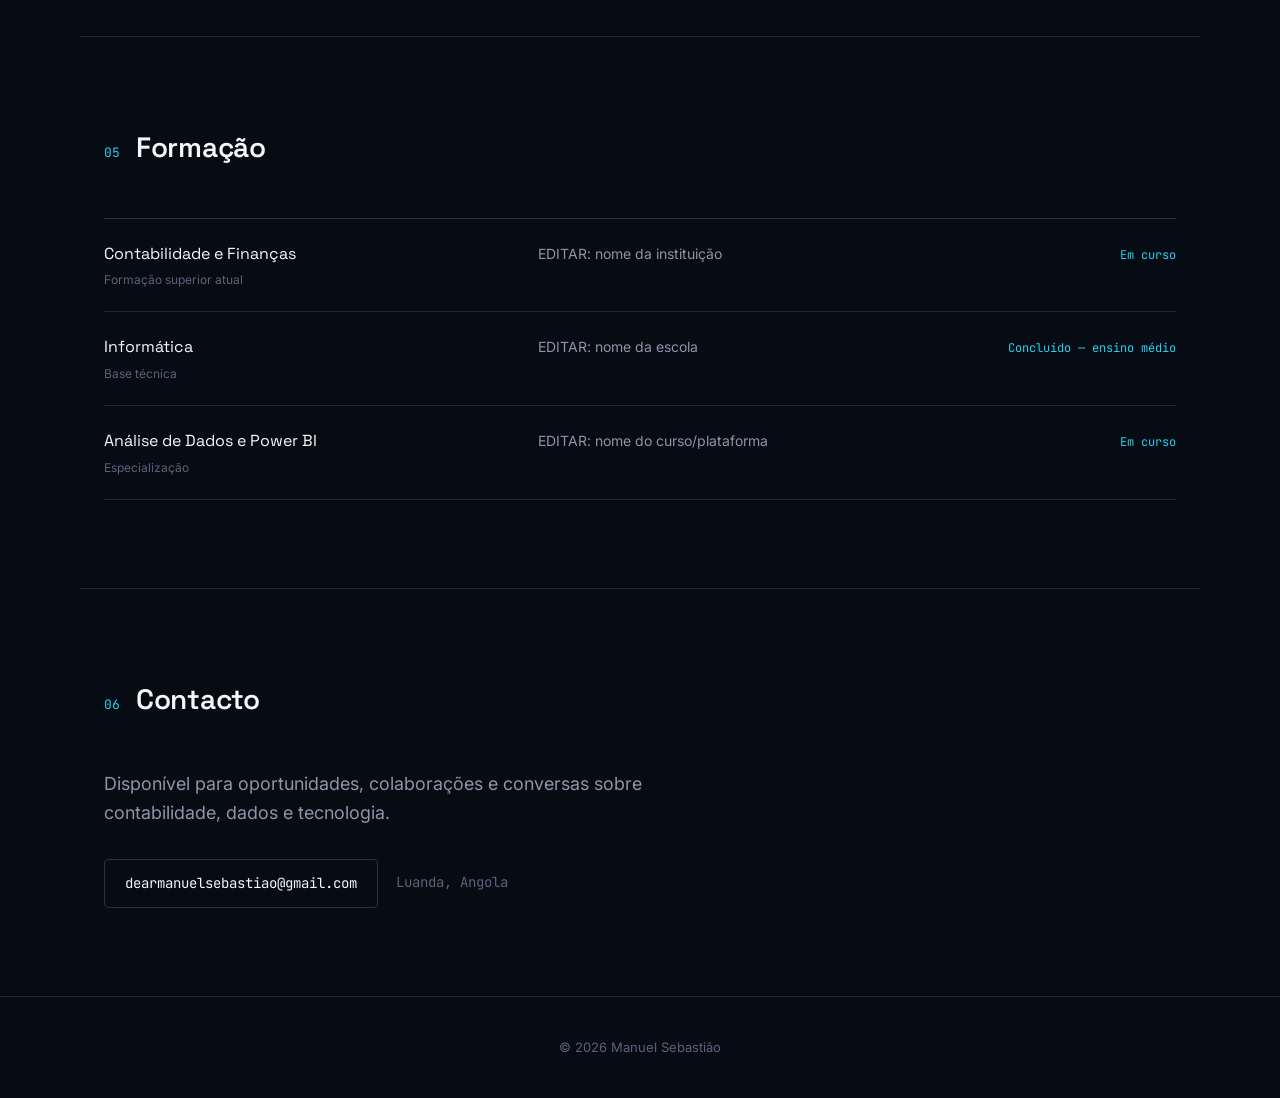
==== commit eab04afb: "Adicionar secção Publicações: carrossel de 6 imagens temáticas com rotação automática" ====
--- a/index.html
+++ b/index.html
@@ -76,9 +76,20 @@
     <div class="projects-grid" id="projectsPreviewGrid"></div>
   </section>
 
+  <section class="section" id="publicacoes">
+    <div class="section-head">
+      <span class="section-index">04</span>
+      <h2>Publicações</h2>
+    </div>
+    <div class="carousel" id="publicationsCarousel">
+      <div class="carousel-track" id="carouselTrack"></div>
+    </div>
+    <div class="carousel-dots" id="carouselDots"></div>
+  </section>
+
   <section class="section" id="formacao">
     <div class="section-head">
-      <span class="section-index">04</span>
+      <span class="section-index">05</span>
       <h2>Formação</h2>
     </div>
     <div class="education-ledger" id="educationLedger"></div>
@@ -86,7 +97,7 @@
 
   <section class="section section-contact" id="contacto">
     <div class="section-head">
-      <span class="section-index">05</span>
+      <span class="section-index">06</span>
       <h2>Contacto</h2>
     </div>
     <div class="contact-body">
--- a/styles.css
+++ b/styles.css
@@ -488,6 +488,84 @@
 .category-pill.cat-dados { border-color: rgba(245, 247, 250, 0.25); color: var(--text-primary); }
 
 /* ============================================
+   CARROSSEL DE PUBLICAÇÕES
+   ============================================ */
+.carousel {
+  overflow: hidden;
+  border-radius: 6px;
+}
+
+.carousel-track {
+  display: flex;
+  transition: transform 0.6s cubic-bezier(0.4, 0, 0.2, 1);
+}
+
+.carousel-page {
+  min-width: 100%;
+  display: grid;
+  grid-template-columns: repeat(3, 1fr);
+  gap: 20px;
+}
+
+.publication-card {
+  background: var(--bg-surface);
+  border: 1px solid var(--line);
+  border-radius: 6px;
+  overflow: hidden;
+}
+
+.publication-media {
+  aspect-ratio: 16 / 10;
+  overflow: hidden;
+  background: var(--bg-surface-alt);
+}
+
+.publication-media img { width: 100%; height: 100%; object-fit: cover; display: block; }
+
+.publication-body { padding: 20px; }
+
+.publication-theme {
+  display: block;
+  font-family: var(--font-mono);
+  font-size: 11px;
+  letter-spacing: 0.04em;
+  text-transform: uppercase;
+  color: var(--accent-violet);
+  margin-bottom: 10px;
+}
+
+.publication-text {
+  font-family: var(--font-display);
+  font-size: 15px;
+  line-height: 1.5;
+  color: var(--text-primary);
+  font-style: italic;
+}
+
+.carousel-dots {
+  display: flex;
+  justify-content: center;
+  gap: 8px;
+  margin-top: 24px;
+}
+
+.carousel-dot {
+  width: 8px;
+  height: 8px;
+  border-radius: 50%;
+  background: var(--line-strong);
+  border: none;
+  padding: 0;
+  cursor: pointer;
+  transition: background 0.2s ease, transform 0.2s ease;
+}
+
+.carousel-dot.active {
+  background: var(--accent-cyan);
+  transform: scale(1.3);
+}
+
+/* ============================================
    PÁGINA PROJETOS — cabeçalho + filtros + grupos
    ============================================ */
 .page-header {
@@ -530,28 +608,122 @@
   font-family: var(--font-mono);
   font-size: 12.5px;
   color: var(--text-secondary);
+  background: transparent;
   border: 1px solid var(--line-strong);
   border-radius: 100px;
   padding: 8px 16px;
+  cursor: pointer;
   transition: all 0.15s ease;
 }
 
 .filter-chip:hover { border-color: var(--accent-cyan); color: var(--accent-cyan); }
 .filter-chip span { color: var(--text-muted); margin-left: 4px; }
 
+.filter-chip.active {
+  background: var(--accent-cyan);
+  border-color: var(--accent-cyan);
+  color: var(--bg-base);
+}
+
+.filter-chip.active span { color: rgba(6, 11, 20, 0.6); }
+
 .section-top-flush { padding-top: 0; border-top: none; }
 
-.category-block { margin-bottom: 56px; }
-.category-block:last-child { margin-bottom: 0; }
-
-.category-heading {
+.projects-grid-archive {
+  grid-template-columns: repeat(3, 1fr);
+}
+
+/* ============================================
+   REVEAL ANIMATION — entrada subtil ao aparecer
+   ============================================ */
+.reveal-item {
+  opacity: 0;
+  transform: translateY(14px);
+  transition: opacity 0.5s ease, transform 0.5s ease;
+}
+
+.reveal-item.revealed {
+  opacity: 1;
+  transform: translateY(0);
+}
+
+@media (prefers-reduced-motion: reduce) {
+  .reveal-item { opacity: 1; transform: none; transition: none; }
+}
+
+/* ============================================
+   PÁGINA DE DETALHE DE PROJETO
+   ============================================ */
+.detail-header {
+  max-width: var(--max-width);
+  margin: 0 auto;
+  padding: 8px 24px 32px;
+}
+
+.detail-header h1 {
   font-family: var(--font-display);
-  font-size: 20px;
-  color: var(--text-primary);
-  margin-bottom: 20px;
-  padding-bottom: 14px;
-  border-bottom: 1px solid var(--line-strong);
-}
+  font-weight: 700;
+  font-size: clamp(1.75rem, 4vw, 2.75rem);
+  margin: 14px 0 8px;
+  line-height: 1.15;
+}
+
+.detail-tag {
+  font-family: var(--font-mono);
+  font-size: 14px;
+  color: var(--text-secondary);
+}
+
+.detail-media {
+  max-width: var(--max-width);
+  margin: 0 auto;
+  padding: 0 24px 48px;
+}
+
+.project-media-large {
+  aspect-ratio: 16 / 9;
+}
+
+.detail-body {
+  max-width: var(--max-width);
+  margin: 0 auto;
+  padding: 0 24px 96px;
+  display: grid;
+  grid-template-columns: 1fr 280px;
+  gap: 56px;
+  border-top: 1px solid var(--line);
+  padding-top: 48px;
+}
+
+.detail-desc {
+  font-size: 16px;
+  color: var(--text-secondary);
+  line-height: 1.8;
+}
+
+.detail-desc p { margin-bottom: 16px; }
+.detail-desc strong { color: var(--text-primary); }
+.detail-desc ul { list-style: disc; padding-left: 20px; margin-bottom: 16px; }
+
+.detail-side {
+  display: flex;
+  flex-direction: column;
+  gap: 28px;
+}
+
+.detail-side-block h4 {
+  font-family: var(--font-mono);
+  font-size: 12px;
+  text-transform: uppercase;
+  letter-spacing: 0.05em;
+  color: var(--text-muted);
+  margin-bottom: 12px;
+}
+
+.detail-side-block .project-flow { flex-direction: column; align-items: flex-start; gap: 6px; }
+.detail-side-block .project-flow .arrow { display: none; }
+
+.detail-link-btn { text-align: center; }
 .projects-list {
   display: flex;
   flex-direction: column;
@@ -730,6 +902,7 @@
 @media (max-width: 860px) {
   .skills-grid { grid-template-columns: 1fr; }
   .project-card { grid-template-columns: 1fr; }
+  .projects-grid-archive { grid-template-columns: repeat(2, 1fr); }
   .hero-stats { grid-template-columns: 1fr; }
   .hero-stats div { border-right: none; border-bottom: 1px solid var(--line); }
   .hero-stats div:last-child { border-bottom: none; }
@@ -739,10 +912,14 @@
   .hero-photo-wrap { order: -1; }
   .hero-photo { width: 160px; height: 160px; }
   .projects-grid { grid-template-columns: 1fr; }
+  .projects-grid-archive { grid-template-columns: 1fr; }
+  .detail-body { grid-template-columns: 1fr; gap: 32px; }
+  .carousel-page { grid-template-columns: repeat(2, 1fr); }
 }
 
 @media (max-width: 720px) {
   .nav-toggle { display: flex; }
+  .carousel-page { grid-template-columns: 1fr; }
   .nav-links {
     position: absolute;
     top: 100%; left: 0; right: 0;
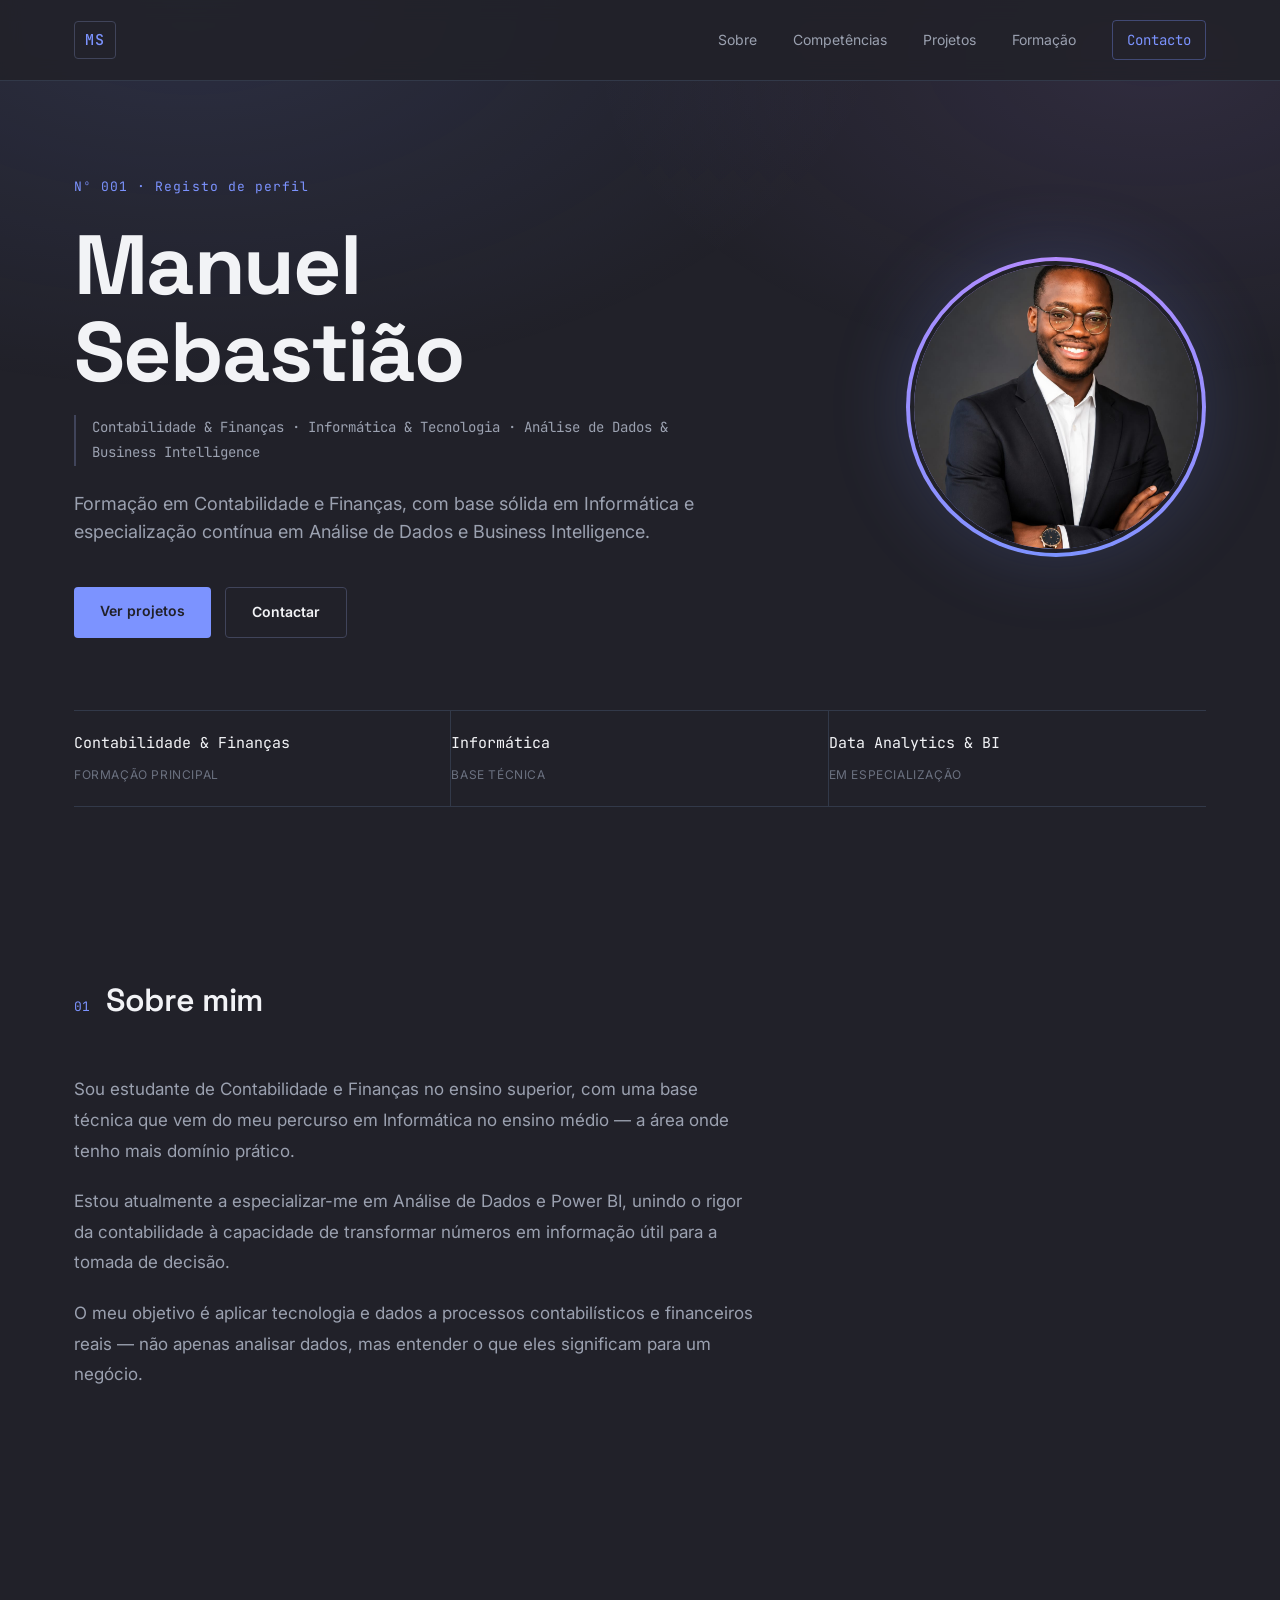
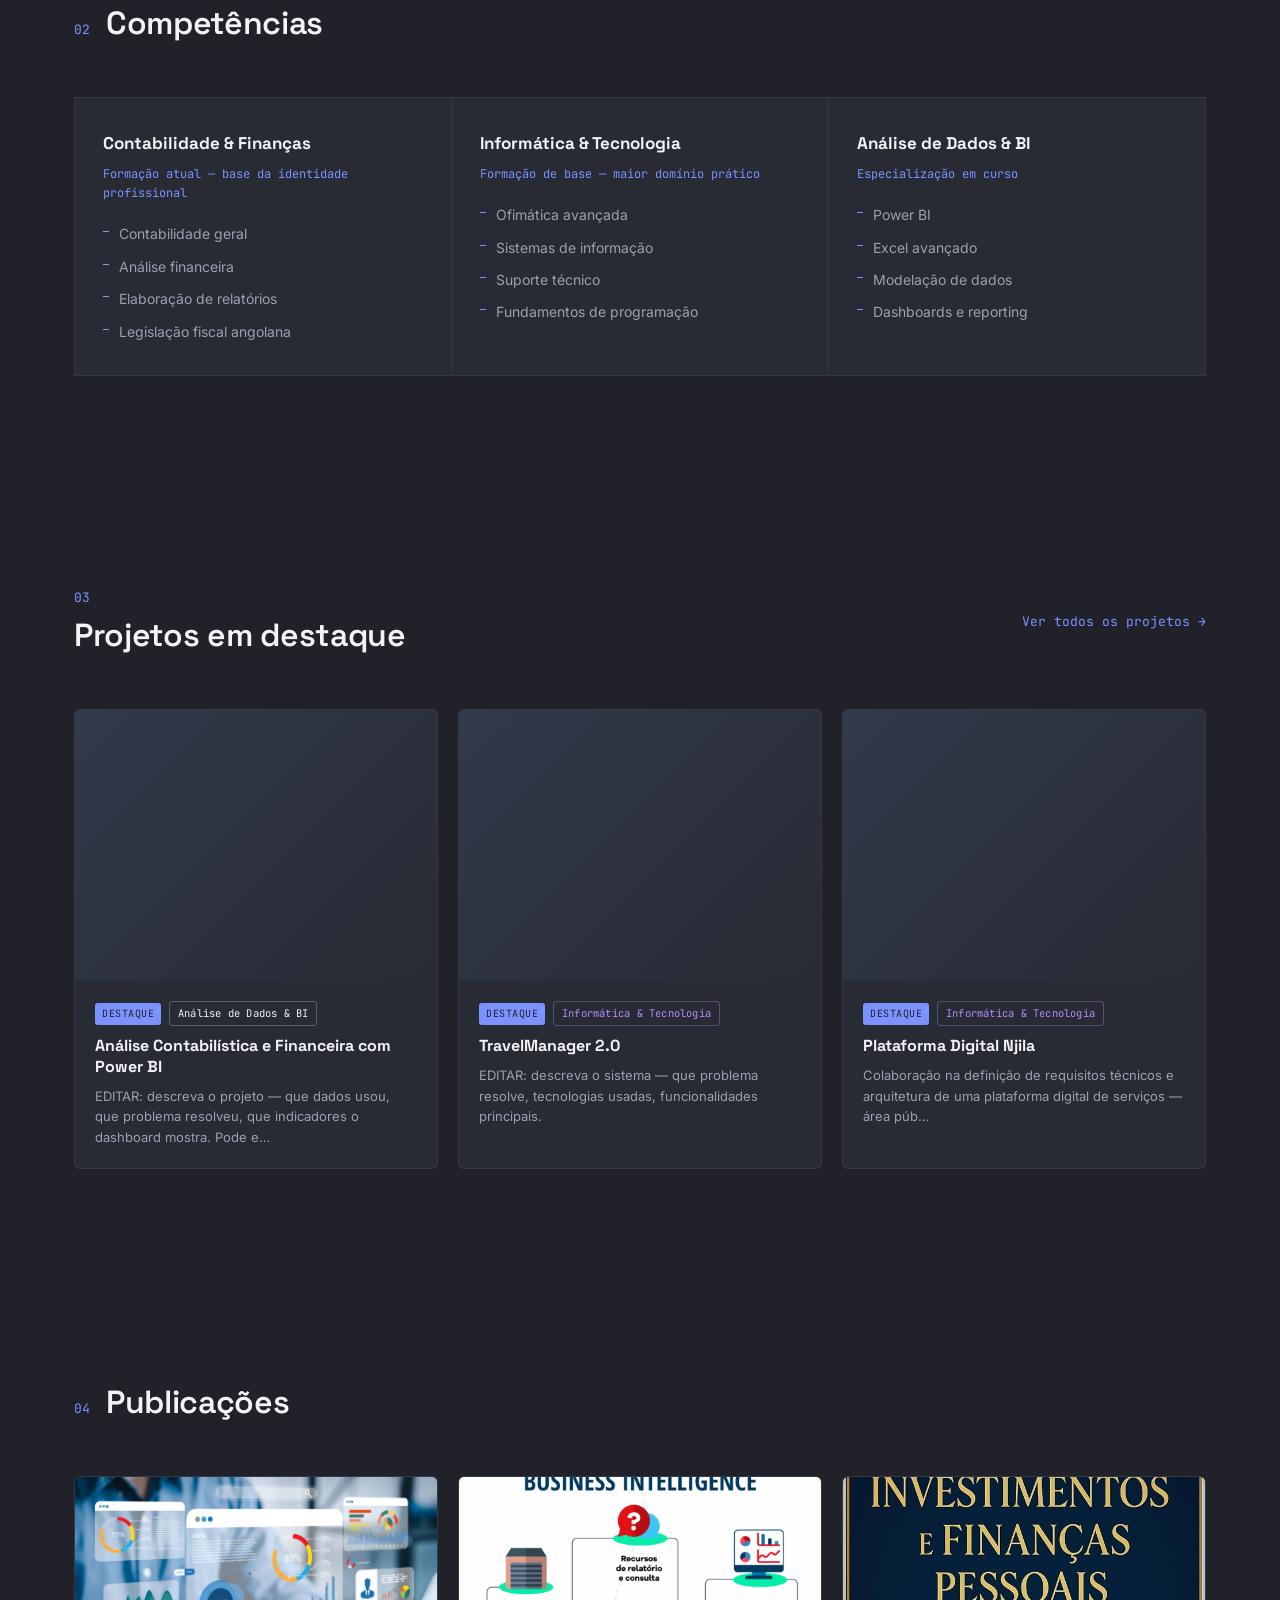
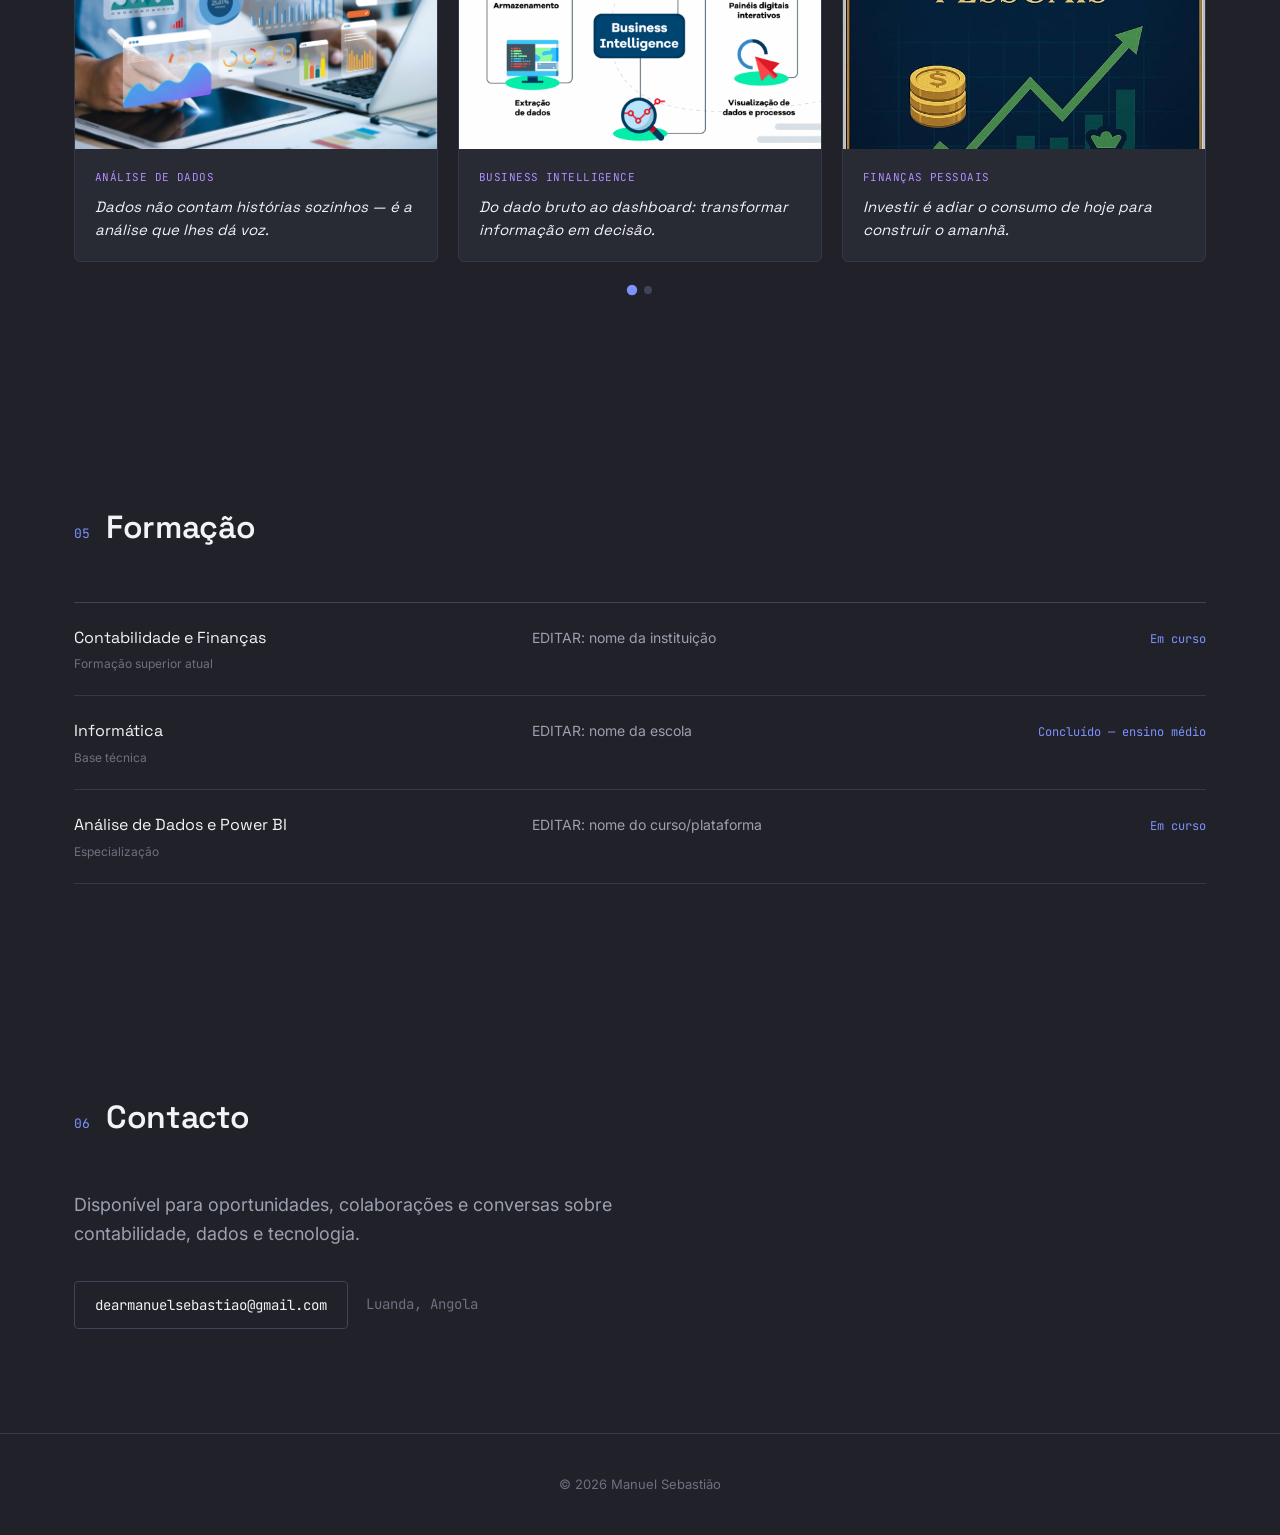
==== commit 65c96846: "Redesign: nova paleta (Dark Shades), remover linhas de fundo, aumentar imagens e tipografia, secção " ====
--- a/index.html
+++ b/index.html
@@ -5,6 +5,25 @@
 <meta name="viewport" content="width=device-width, initial-scale=1.0">
 <title>Manuel Sebastião — Contabilidade, Tecnologia & Dados</title>
 <meta name="description" content="Portefólio de Manuel Sebastião — Contabilidade & Finanças, Informática e Análise de Dados & Business Intelligence.">
+
+<link rel="icon" href="assets/favicon.ico" sizes="any">
+<link rel="icon" type="image/svg+xml" href="assets/favicon.svg">
+<link rel="apple-touch-icon" href="assets/apple-touch-icon.png">
+
+<meta property="og:type" content="website">
+<meta property="og:url" content="https://portifolio-manuel-sebastiao.netlify.app/">
+<meta property="og:site_name" content="Manuel Sebastião — Portefólio">
+<meta property="og:title" content="Manuel Sebastião — Contabilidade, Tecnologia & Dados">
+<meta property="og:description" content="Contabilidade & Finanças · Informática & Tecnologia · Análise de Dados & Business Intelligence.">
+<meta property="og:image" content="https://portifolio-manuel-sebastiao.netlify.app/assets/og-image.png">
+<meta property="og:image:width" content="1200">
+<meta property="og:image:height" content="630">
+<meta property="og:locale" content="pt_PT">
+<meta name="twitter:card" content="summary_large_image">
+<meta name="twitter:title" content="Manuel Sebastião — Contabilidade, Tecnologia & Dados">
+<meta name="twitter:description" content="Contabilidade & Finanças · Informática & Tecnologia · Análise de Dados & Business Intelligence.">
+<meta name="twitter:image" content="https://portifolio-manuel-sebastiao.netlify.app/assets/og-image.png">
+
 <link rel="preconnect" href="https://fonts.googleapis.com">
 <link rel="preconnect" href="https://fonts.gstatic.com" crossorigin>
 <link href="https://fonts.googleapis.com/css2?family=Space+Grotesk:wght@400;500;600;700&family=Inter:wght@400;500;600&family=JetBrains+Mono:wght@400;500&display=swap" rel="stylesheet">
@@ -87,6 +106,14 @@
     <div class="carousel-dots" id="carouselDots"></div>
   </section>
 
+  <section class="section" id="equipa">
+    <div class="section-head">
+      <span class="section-index">05</span>
+      <h2>Equipa</h2>
+    </div>
+    <div class="team-grid" id="teamGrid"></div>
+  </section>
+
   <section class="section" id="formacao">
     <div class="section-head">
       <span class="section-index">05</span>
--- a/styles.css
+++ b/styles.css
@@ -2,22 +2,22 @@
    TOKENS
    ============================================ */
 :root {
-  --bg-base: #060B14;
-  --bg-surface: #0D1420;
-  --bg-surface-alt: #111A2B;
-  --accent-cyan: #22D3EE;
-  --accent-violet: #8B5CF6;
-  --text-primary: #F5F7FA;
-  --text-secondary: #8B96A8;
-  --text-muted: #5A6478;
-  --line: #1B2740;
-  --line-strong: #24324F;
+  --bg-base: #212129;
+  --bg-surface: #282a34;
+  --bg-surface-alt: #323949;
+  --accent-cyan: #7C93FF;
+  --accent-violet: #B48CFF;
+  --text-primary: #F2F3F6;
+  --text-secondary: #9BA1B0;
+  --text-muted: #6B7180;
+  --line: #323949;
+  --line-strong: #40445a;
 
   --font-display: 'Space Grotesk', sans-serif;
   --font-body: 'Inter', sans-serif;
   --font-mono: 'JetBrains Mono', monospace;
 
-  --max-width: 1120px;
+  --max-width: 1180px;
   --radius: 4px;
 }
 
@@ -47,34 +47,21 @@
 }
 
 /* ============================================
-   SIGNATURE ELEMENT — LEDGER LINES
-   Fundo com linhas horizontais finas, como uma
-   folha de contabilidade / livro-razão digital.
+   BACKGROUND — glow subtil, sem linhas
    ============================================ */
 .ledger-bg {
   position: fixed;
   inset: 0;
   z-index: -1;
-  background-image: repeating-linear-gradient(
-    to bottom,
-    transparent,
-    transparent 39px,
-    var(--line) 39px,
-    var(--line) 40px
-  );
-  background-position: 0 120px;
-  mask-image: linear-gradient(to bottom, black, black 60%, transparent 100%);
-  -webkit-mask-image: linear-gradient(to bottom, black, black 60%, transparent 100%);
-  opacity: 0.5;
 }
 
 .ledger-bg::before {
   content: "";
   position: absolute;
   top: 0; left: 0; right: 0;
-  height: 480px;
-  background: radial-gradient(ellipse 900px 480px at 20% 0%, rgba(34, 211, 238, 0.10), transparent 70%),
-              radial-gradient(ellipse 700px 400px at 90% 10%, rgba(139, 92, 246, 0.08), transparent 70%);
+  height: 560px;
+  background: radial-gradient(ellipse 1000px 560px at 15% 0%, rgba(124, 147, 255, 0.12), transparent 70%),
+              radial-gradient(ellipse 800px 460px at 90% 10%, rgba(180, 140, 255, 0.10), transparent 70%);
 }
 
 /* ============================================
@@ -84,7 +71,7 @@
   position: sticky;
   top: 0;
   z-index: 50;
-  background: rgba(6, 11, 20, 0.85);
+  background: rgba(33, 33, 41, 0.85);
   backdrop-filter: blur(10px);
   border-bottom: 1px solid var(--line);
 }
@@ -128,12 +115,12 @@
   color: var(--accent-cyan) !important;
   font-family: var(--font-mono);
   font-size: 13px;
-  border: 1px solid rgba(34, 211, 238, 0.35);
+  border: 1px solid rgba(124, 147, 255, 0.35);
   border-radius: var(--radius);
   padding: 8px 14px;
 }
 
-.nav-cta:hover { background: rgba(34, 211, 238, 0.08); }
+.nav-cta:hover { background: rgba(124, 147, 255, 0.08); }
 
 .nav-toggle {
   display: none;
@@ -173,12 +160,12 @@
 .hero-photo-wrap { display: flex; justify-content: center; }
 
 .hero-photo {
-  width: 220px;
-  height: 220px;
+  width: 300px;
+  height: 300px;
   border-radius: 50%;
   padding: 4px;
   background: conic-gradient(from 180deg, var(--accent-cyan), var(--accent-violet), var(--accent-cyan));
-  box-shadow: 0 0 60px rgba(34, 211, 238, 0.15);
+  box-shadow: 0 0 80px rgba(124, 147, 255, 0.18);
 }
 
 .hero-photo img {
@@ -201,8 +188,8 @@
 .hero-name {
   font-family: var(--font-display);
   font-weight: 700;
-  font-size: clamp(2.5rem, 6vw, 4.5rem);
-  line-height: 1.05;
+  font-size: clamp(2.75rem, 7vw, 5.25rem);
+  line-height: 1.03;
   letter-spacing: -0.02em;
   margin-bottom: 20px;
 }
@@ -290,8 +277,7 @@
 .section {
   max-width: var(--max-width);
   margin: 0 auto;
-  padding: 88px 24px;
-  border-top: 1px solid var(--line);
+  padding: 104px 24px;
 }
 
 .section-head {
@@ -333,7 +319,7 @@
 .section-head h2 {
   font-family: var(--font-display);
   font-weight: 600;
-  font-size: 28px;
+  font-size: 32px;
   letter-spacing: -0.01em;
 }
 
@@ -421,12 +407,12 @@
 }
 
 .project-card-compact:hover {
-  border-color: rgba(34, 211, 238, 0.4);
+  border-color: rgba(124, 147, 255, 0.4);
   transform: translateY(-2px);
 }
 
 .compact-media {
-  aspect-ratio: 16 / 10;
+  aspect-ratio: 4 / 3;
   background: var(--bg-surface-alt);
   overflow: hidden;
 }
@@ -434,9 +420,7 @@
 .compact-media img { width: 100%; height: 100%; object-fit: cover; display: block; }
 
 .compact-media-empty {
-  background-image: repeating-linear-gradient(
-    135deg, var(--line), var(--line) 1px, transparent 1px, transparent 12px
-  );
+  background: linear-gradient(135deg, var(--bg-surface-alt), var(--bg-surface));
 }
 
 .compact-body { padding: 20px; }
@@ -483,9 +467,46 @@
   color: var(--text-secondary);
 }
 
-.category-pill.cat-contabilidade { border-color: rgba(34, 211, 238, 0.35); color: var(--accent-cyan); }
-.category-pill.cat-informatica { border-color: rgba(139, 92, 246, 0.35); color: var(--accent-violet); }
+.category-pill.cat-contabilidade { border-color: rgba(124, 147, 255, 0.35); color: var(--accent-cyan); }
+.category-pill.cat-informatica { border-color: rgba(180, 140, 255, 0.35); color: var(--accent-violet); }
 .category-pill.cat-dados { border-color: rgba(245, 247, 250, 0.25); color: var(--text-primary); }
+
+/* ============================================
+   EQUIPA (secção opcional)
+   ============================================ */
+.team-grid {
+  display: grid;
+  grid-template-columns: repeat(auto-fill, minmax(180px, 1fr));
+  gap: 28px;
+}
+
+.team-card {
+  text-align: center;
+}
+
+.team-photo {
+  width: 96px;
+  height: 96px;
+  border-radius: 50%;
+  background: var(--bg-surface-alt);
+  margin: 0 auto 16px;
+  overflow: hidden;
+  border: 1px solid var(--line-strong);
+}
+
+.team-photo img { width: 100%; height: 100%; object-fit: cover; display: block; }
+
+.team-card h3 {
+  font-family: var(--font-display);
+  font-size: 15px;
+  margin-bottom: 4px;
+}
+
+.team-role {
+  font-family: var(--font-mono);
+  font-size: 12px;
+  color: var(--text-secondary);
+}
 
 /* ============================================
    CARROSSEL DE PUBLICAÇÕES
@@ -515,7 +536,7 @@
 }
 
 .publication-media {
-  aspect-ratio: 16 / 10;
+  aspect-ratio: 4 / 3;
   overflow: hidden;
   background: var(--bg-surface-alt);
 }
@@ -625,7 +646,7 @@
   color: var(--bg-base);
 }
 
-.filter-chip.active span { color: rgba(6, 11, 20, 0.6); }
+.filter-chip.active span { color: rgba(33, 33, 41, 0.6); }
 
 .section-top-flush { padding-top: 0; border-top: none; }
 
@@ -910,7 +931,7 @@
   .hero-inner { max-width: none; }
   .hero-tagline { text-align: left; }
   .hero-photo-wrap { order: -1; }
-  .hero-photo { width: 160px; height: 160px; }
+  .hero-photo { width: 220px; height: 220px; }
   .projects-grid { grid-template-columns: 1fr; }
   .projects-grid-archive { grid-template-columns: 1fr; }
   .detail-body { grid-template-columns: 1fr; gap: 32px; }
